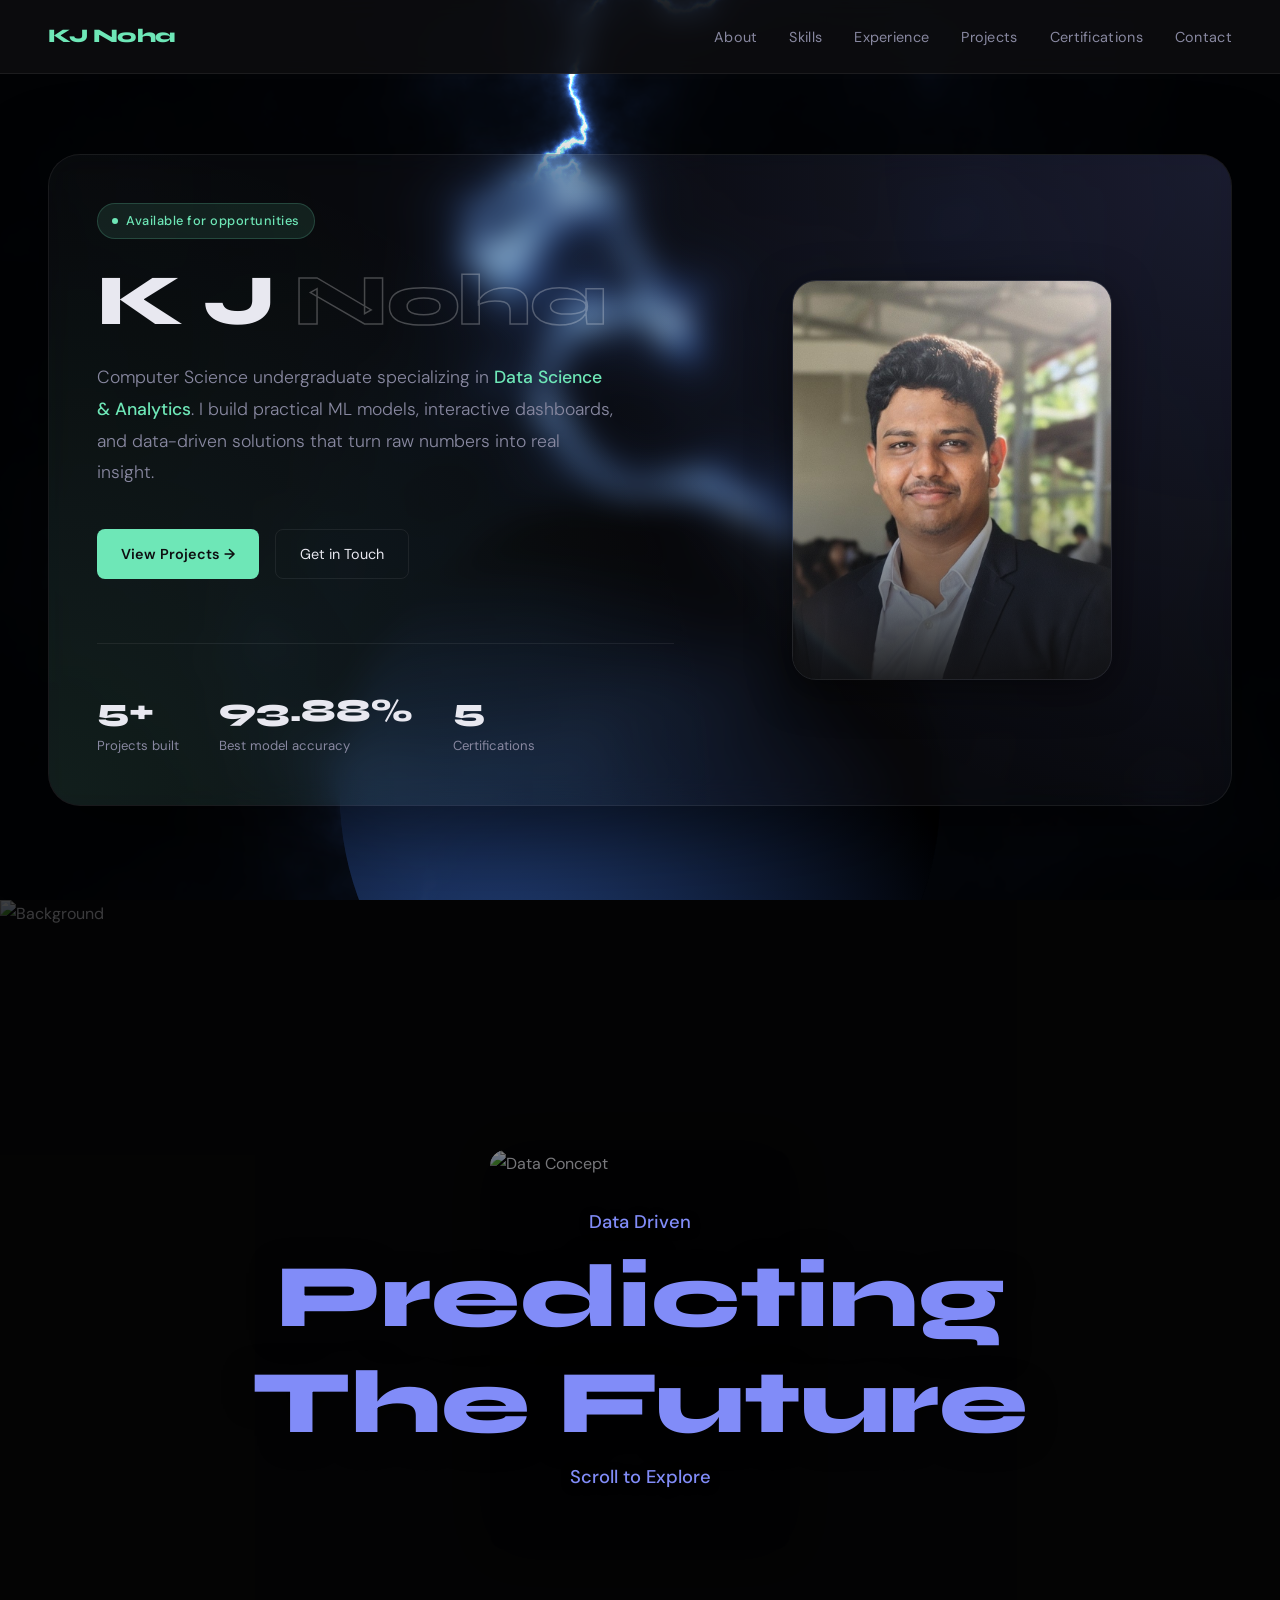
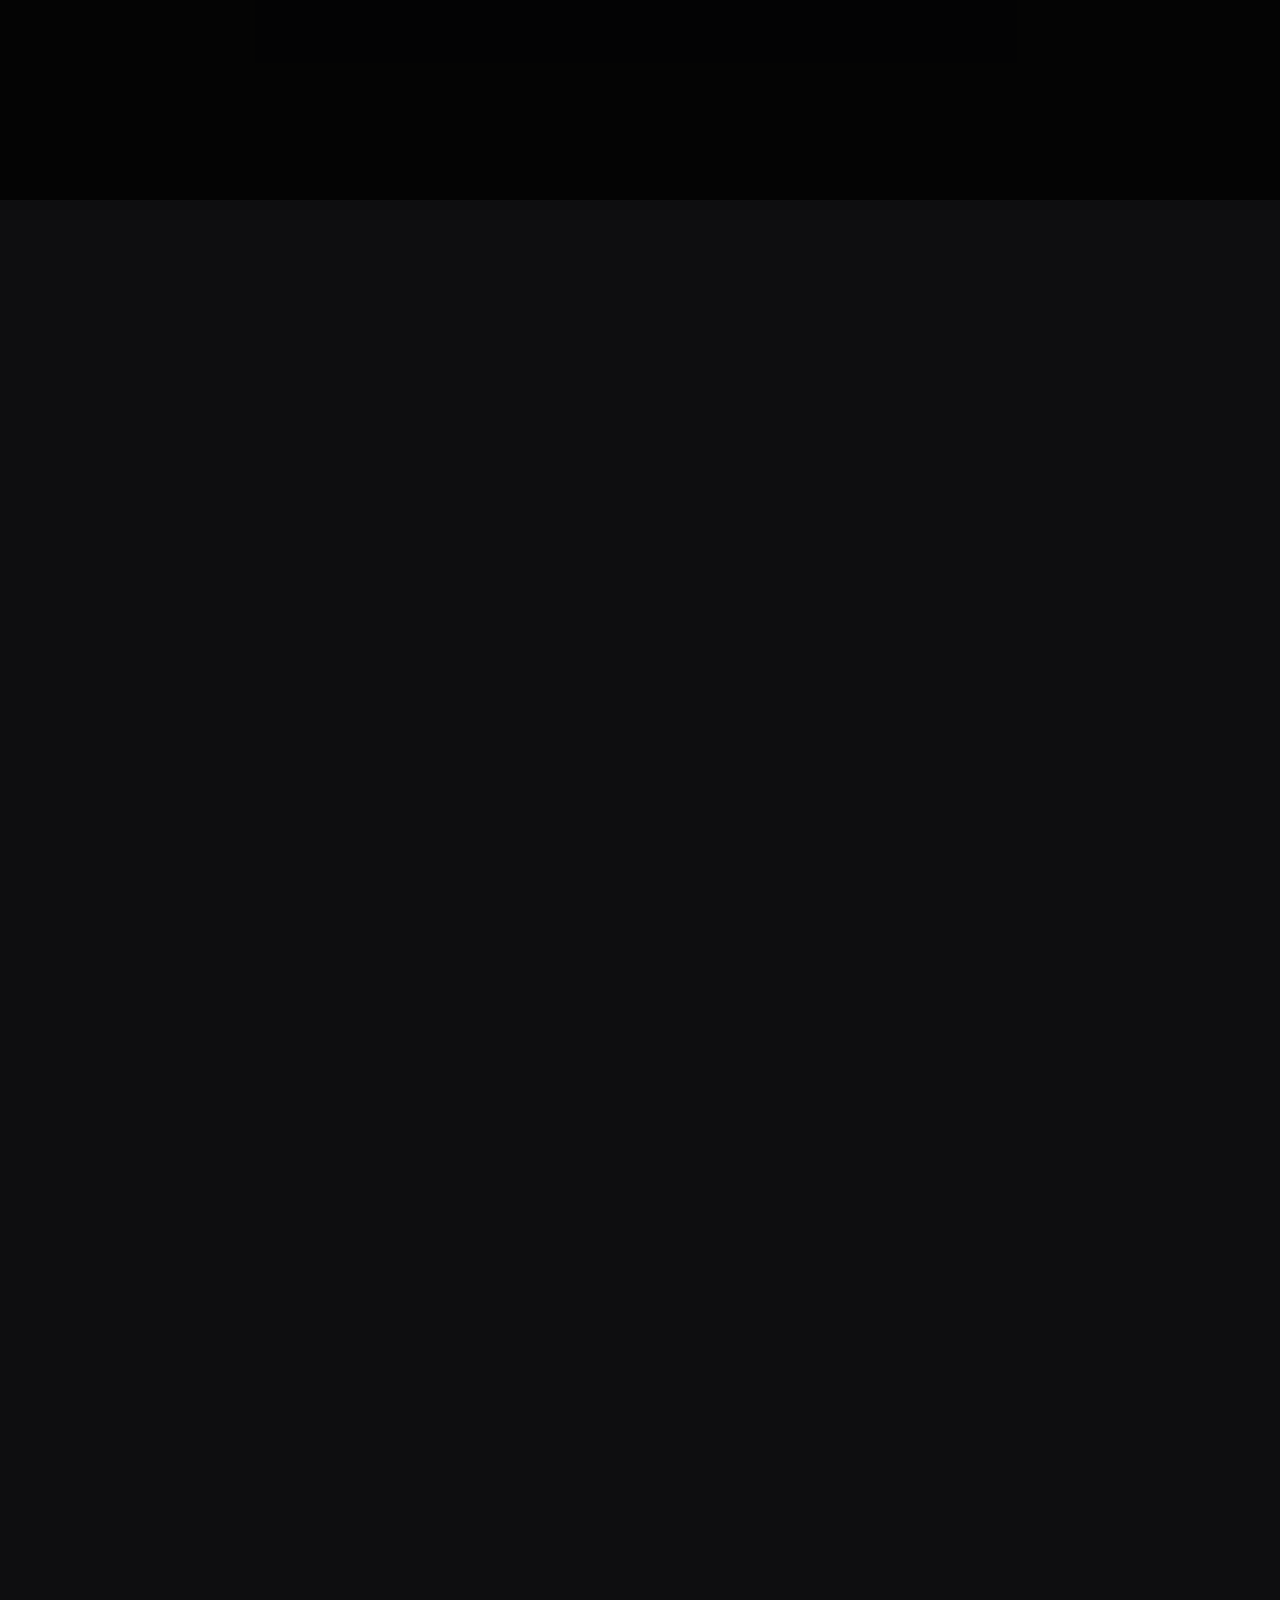
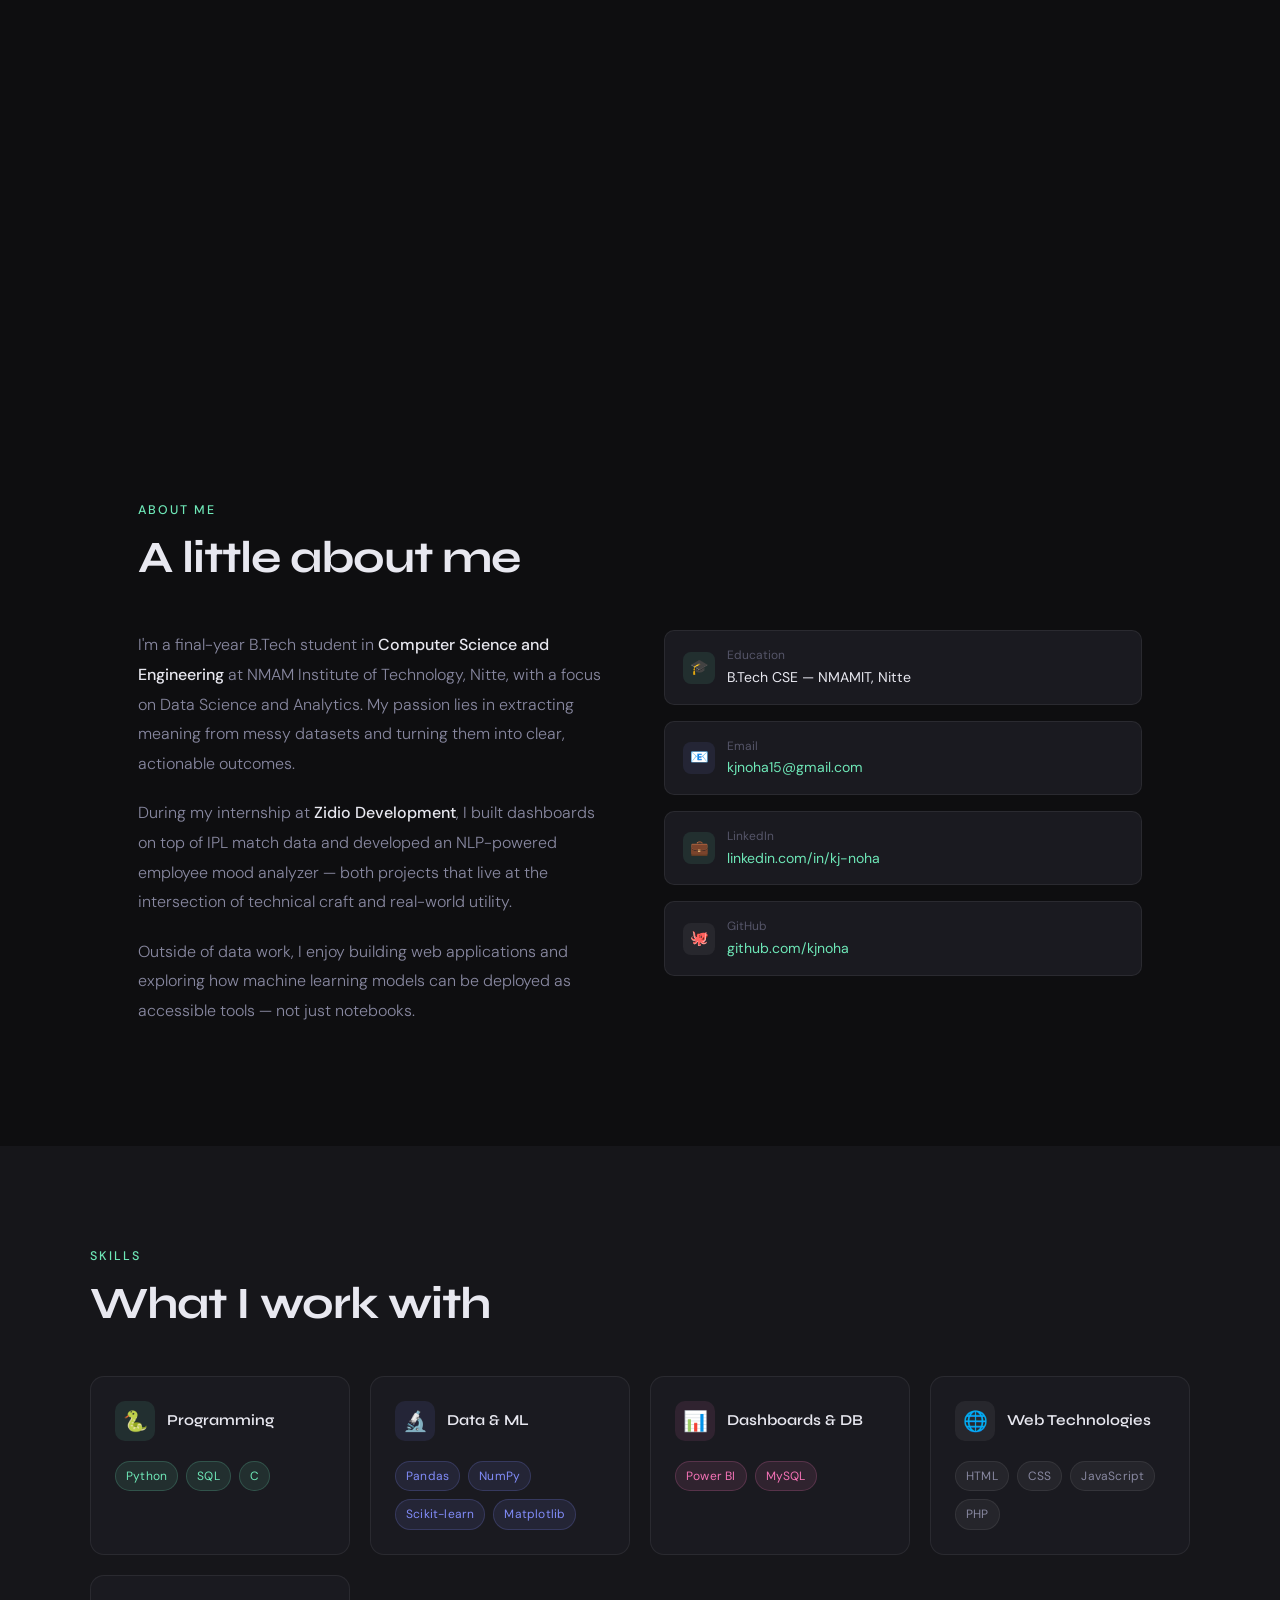
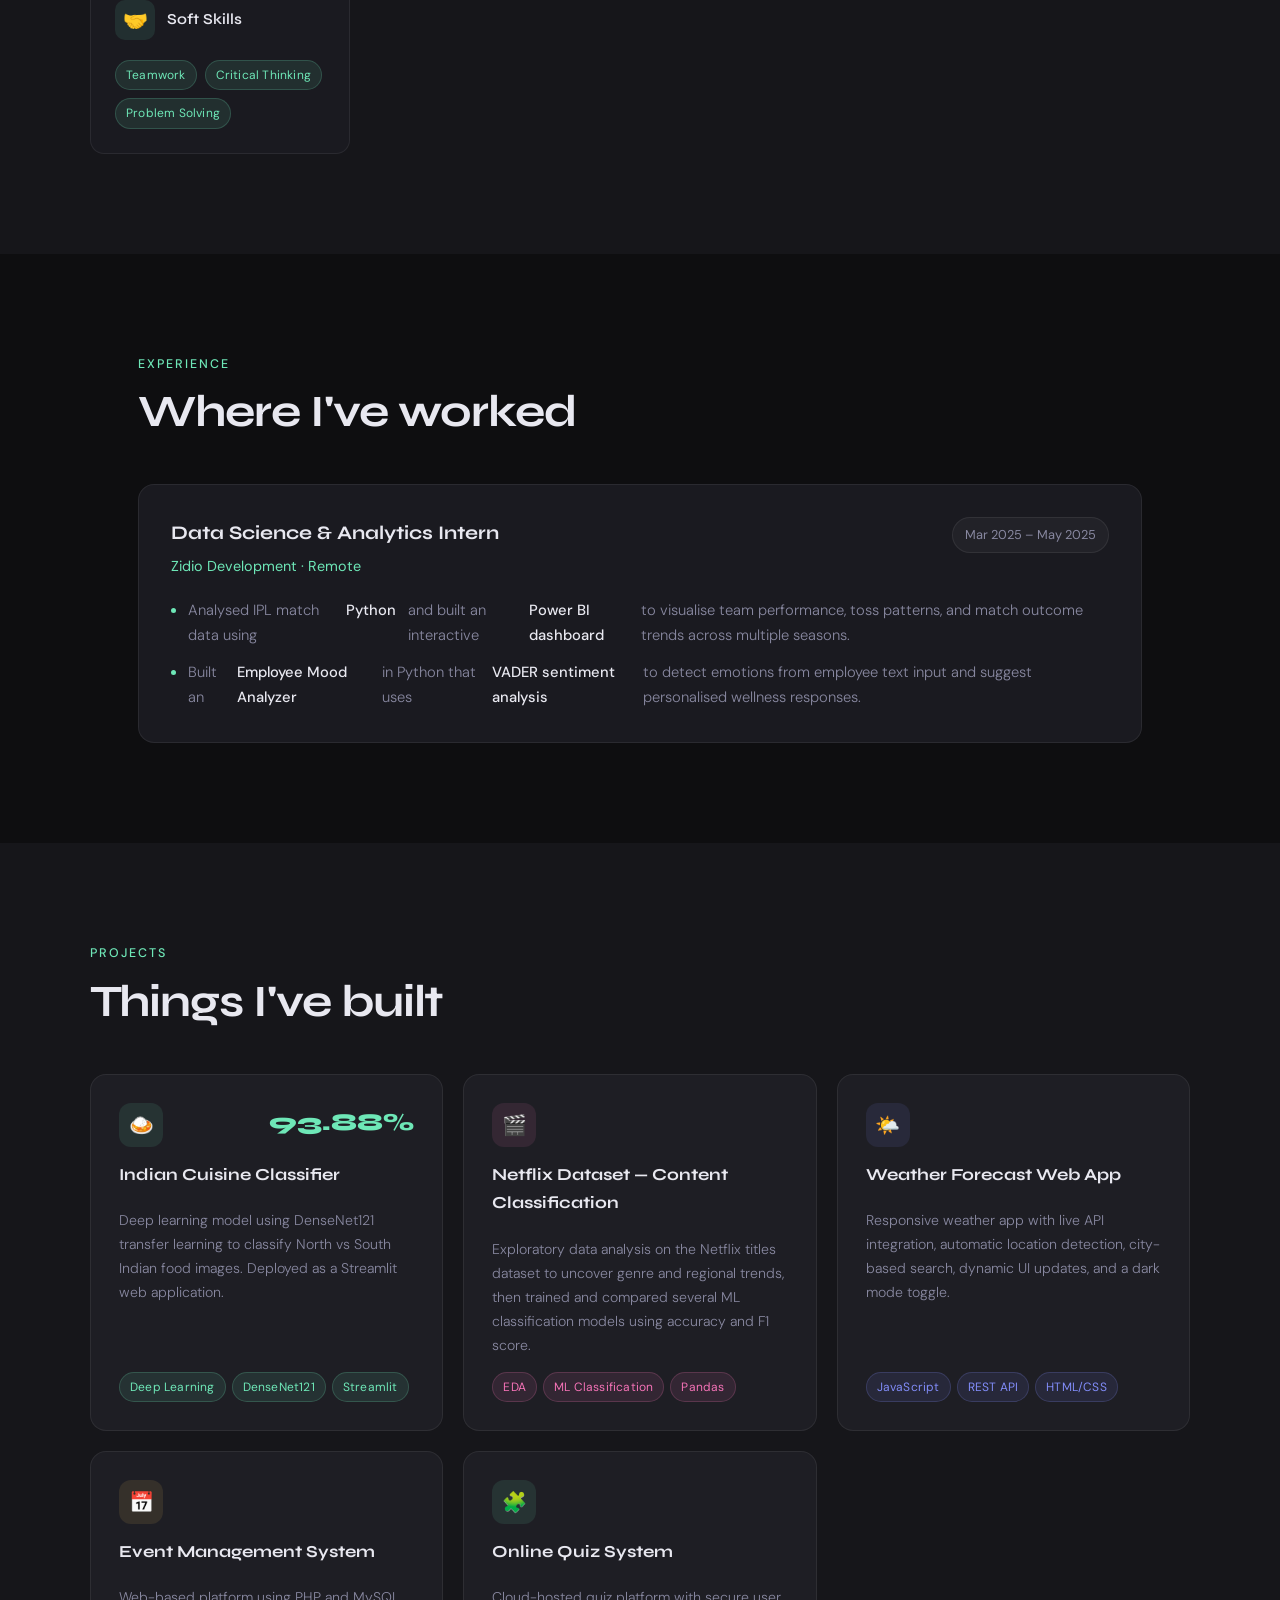
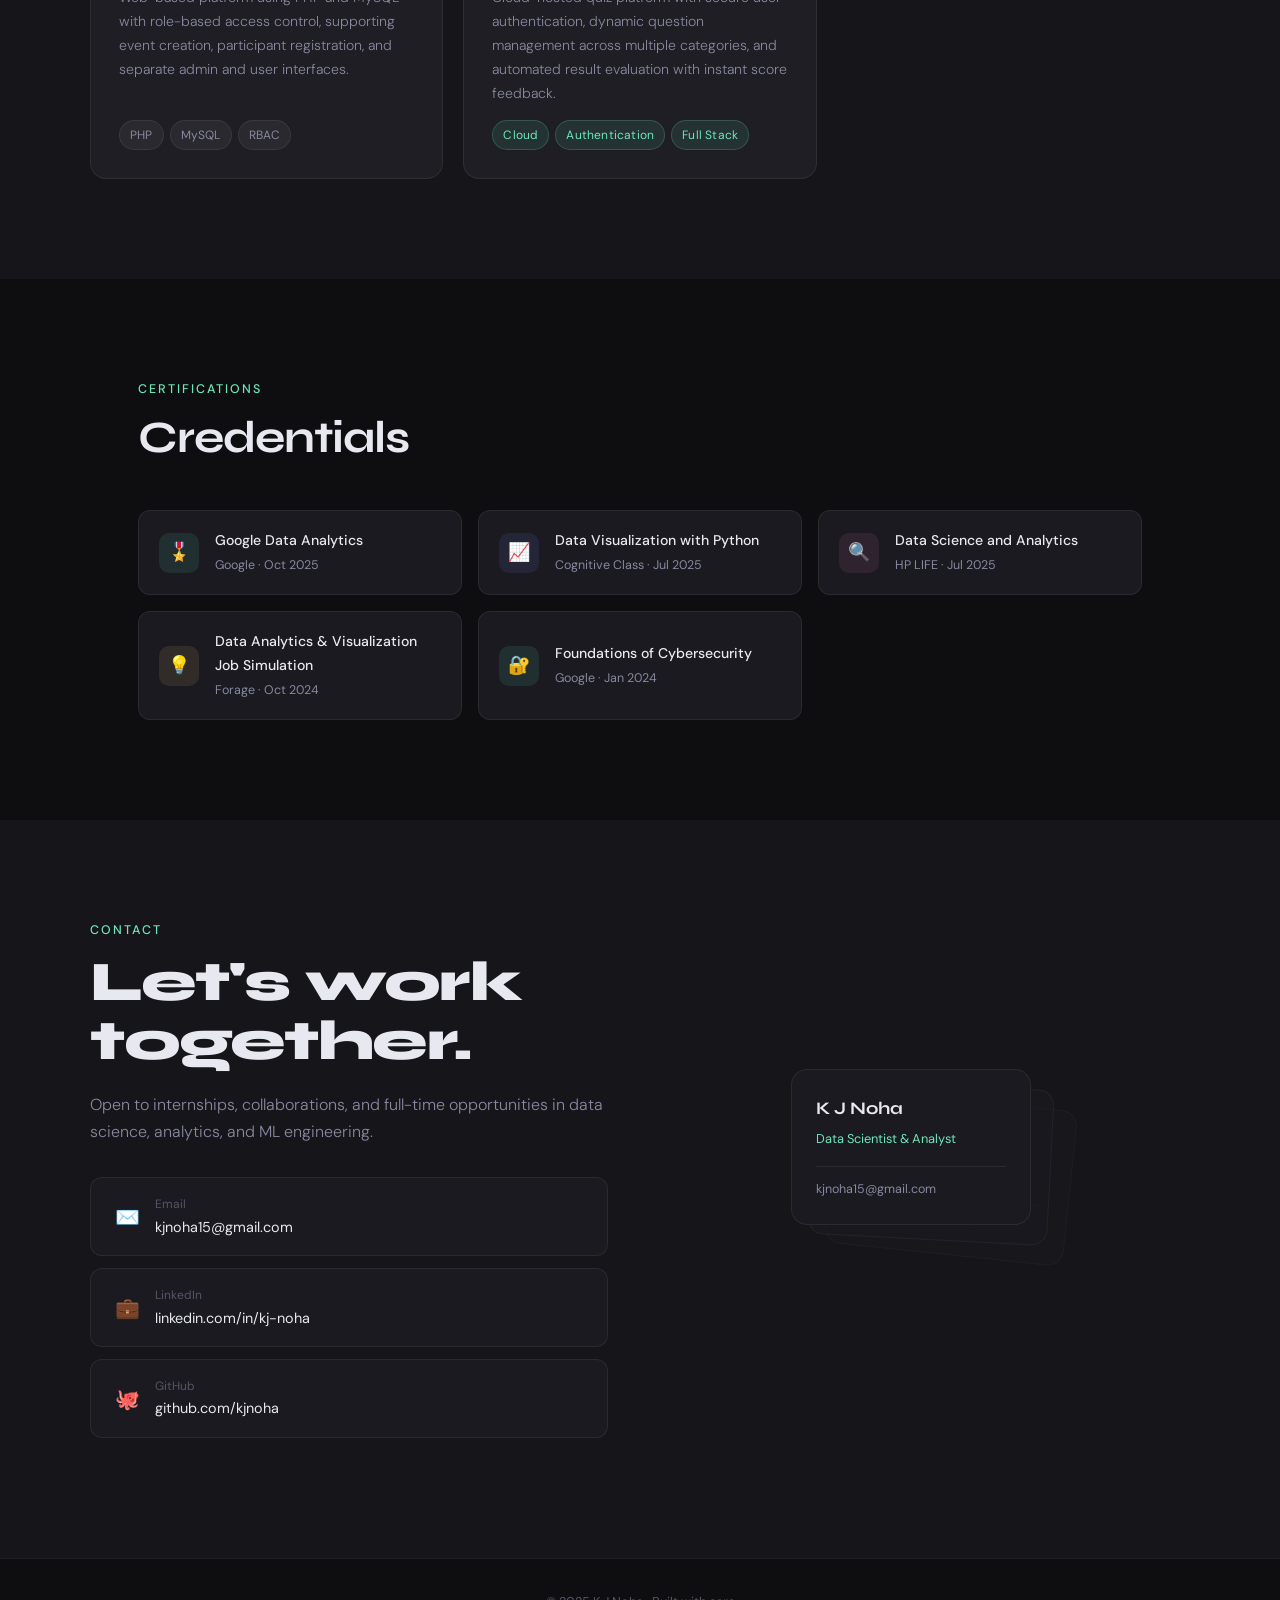
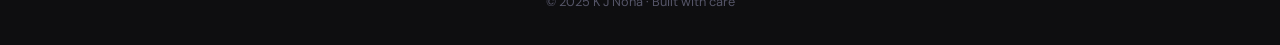
==== index.html @ 0e0bda1e "renamed:    portfolio.html -> index.html" ====
<!DOCTYPE html>
<html lang="en">

<head>
  <meta charset="UTF-8">
  <meta name="viewport" content="width=device-width, initial-scale=1.0">
  <title>K J Noha — Data Science Portfolio</title>
  <link rel="preconnect" href="https://fonts.googleapis.com">
  <link
    href="https://fonts.googleapis.com/css2?family=Syne:wght@400;600;700;800&family=DM+Sans:ital,wght@0,300;0,400;0,500;1,300&display=swap"
    rel="stylesheet">
  <script src="https://cdnjs.cloudflare.com/ajax/libs/three.js/r128/three.min.js"></script>
  <link rel="stylesheet" href="style.css">
</head>

<body>

  <div id="lightning-background"
    style="position: fixed; inset: 0; width: 100%; height: 100vh; pointer-events: none; z-index: 0; overflow: hidden; background: #000;">
    <!-- Glowing circle -->
    <div
      style="position: absolute; top: 55%; left: 50%; width: 800px; height: 800px; border-radius: 50%; transform: translate(-50%, -50%); background: linear-gradient(to bottom, rgba(59,130,246,0.2), rgba(147,51,234,0.1)); filter: blur(60px);">
    </div>

    <!-- Canvas for Lightning -->
    <canvas id="lightning-canvas" style="position: absolute; top: 0; left: 0; width: 100%; height: 100%;"></canvas>

    <!-- Planet/sphere -->
    <div
      style="position: absolute; top: 55%; left: 50%; transform: translate(-50%, 0); width: 600px; height: 600px; border-radius: 50%; background: radial-gradient(circle at 25% 90%, #1e386b 15%, #000000de 70%, #000000ed 100%); backdrop-filter: blur(24px); z-index: 10;">
    </div>
  </div>

  <!-- NAV -->
  <nav>
    <div class="nav-logo">KJ Noha</div>
    <div class="hamburger">
      <span></span>
      <span></span>
      <span></span>
    </div>
    <ul class="nav-links">
      <li><a href="#about">About</a></li>
      <li><a href="#skills">Skills</a></li>
      <li><a href="#experience">Experience</a></li>
      <li><a href="#projects">Projects</a></li>
      <li><a href="#certifications">Certifications</a></li>
      <li><a href="#contact">Contact</a></li>
    </ul>
  </nav>

  <!-- HERO -->
  <section id="hero">
    <div class="hero-card fade-in">
      <div class="hero-content">
        <div class="hero-badge">Available for opportunities</div>
        <h1 class="hero-name">
          K J <span class="line2">Noha</span>
        </h1>
        <p class="hero-desc">
          Computer Science undergraduate specializing in <em>Data Science & Analytics</em>.
          I build practical ML models, interactive dashboards, and data-driven solutions
          that turn raw numbers into real insight.
        </p>
        <div class="hero-ctas">
          <a href="#projects" class="btn-primary">View Projects →</a>
          <a href="#contact" class="btn-outline">Get in Touch</a>
        </div>
        <div class="hero-stats">
          <div>
            <div class="stat-num">5+</div>
            <div class="stat-label">Projects built</div>
          </div>
          <div>
            <div class="stat-num">93.88%</div>
            <div class="stat-label">Best model accuracy</div>
          </div>
          <div>
            <div class="stat-num">5</div>
            <div class="stat-label">Certifications</div>
          </div>
        </div>
      </div>
      <div class="hero-visual">
        <div class="hero-image-wrapper">
          <img src="profile photo.jpeg" alt="K J Noha">
          <div class="shading-overlay"></div>
        </div>
      </div>
    </div>
  </section>

  <!-- SCROLL EXPANSION -->
  <section id="scroll-expansion">
    <div class="expansion-sticky">
      <!-- Background that fades out -->
      <div class="expansion-bg">
        <img src="https://images.unsplash.com/photo-1550751827-4bd374c3f58b?w=1920&q=80&auto=format&fit=crop"
          alt="Background" class="bg-img" />
        <div class="bg-overlay"></div>
      </div>

      <div class="expansion-content-wrapper">
        <div class="media-box-container">
          <!-- The expanding media box -->
          <div class="expansion-media-box">
            <img src="https://images.unsplash.com/photo-1551288049-bebda4e38f71?w=1280&q=80&auto=format&fit=crop"
              alt="Data Concept" class="media-img" />
            <div class="media-overlay"></div>
          </div>

          <!-- The text that splits apart -->
          <div class="expansion-title-container">
            <p class="expansion-subtext p-split-left">Data Driven</p>
            <h2 class="expansion-title h2-split-left">Predicting</h2>
            <h2 class="expansion-title h2-split-right">The Future</h2>
            <p class="expansion-subtext p-split-right">Scroll to Explore</p>
          </div>
        </div>
      </div>
    </div>
  </section>

  <!-- ABOUT -->
  <section id="about">
    <div class="section-label slide-in-left">About Me</div>
    <h2 class="section-title slide-in-left">A little about me</h2>
    <div class="about-grid">
      <div class="about-text slide-in-left">
        <p>
          I'm a final-year B.Tech student in <strong>Computer Science and Engineering</strong> at NMAM Institute of
          Technology, Nitte, with a focus on Data Science and Analytics. My passion lies in extracting meaning from
          messy datasets and turning them into clear, actionable outcomes.
        </p>
        <p>
          During my internship at <strong>Zidio Development</strong>, I built dashboards on top of IPL match data and
          developed an NLP-powered employee mood analyzer — both projects that live at the intersection of technical
          craft and real-world utility.
        </p>
        <p>
          Outside of data work, I enjoy building web applications and exploring how machine learning models can be
          deployed as accessible tools — not just notebooks.
        </p>
      </div>
      <div class="about-info slide-in-right">
        <div class="info-row">
          <div class="info-icon" style="background:rgba(110,231,183,0.1);">🎓</div>
          <div>
            <div class="info-label">Education</div>
            <div class="info-value">B.Tech CSE — NMAMIT, Nitte</div>
          </div>
        </div>
        <div class="info-row">
          <div class="info-icon" style="background:rgba(129,140,248,0.1);">📧</div>
          <div>
            <div class="info-label">Email</div>
            <div class="info-value"><a href="mailto:kjnoha15@gmail.com">kjnoha15@gmail.com</a></div>
          </div>
        </div>
        <div class="info-row">
          <div class="info-icon" style="background:rgba(110,231,183,0.1);">💼</div>
          <div>
            <div class="info-label">LinkedIn</div>
            <div class="info-value"><a href="https://linkedin.com/in/kj-noha"
                target="_blank">linkedin.com/in/kj-noha</a></div>
          </div>
        </div>
        <div class="info-row">
          <div class="info-icon" style="background:rgba(255,255,255,0.06);">🐙</div>
          <div>
            <div class="info-label">GitHub</div>
            <div class="info-value"><a href="https://github.com/kjnoha" target="_blank">github.com/kjnoha</a></div>
          </div>
        </div>
      </div>
    </div>
  </section>

  <!-- SKILLS -->
  <section id="skills">
    <div class="inner">
      <div class="section-label flip-in">Skills</div>
      <h2 class="section-title flip-in">What I work with</h2>
      <div class="skills-grid">
        <div class="skill-card flip-in">
          <div class="skill-card-header">
            <div class="skill-icon" style="background:rgba(110,231,183,0.1);font-size:20px;">🐍</div>
            <div class="skill-card-title">Programming</div>
          </div>
          <div class="skill-tags">
            <span class="tag tag-green">Python</span>
            <span class="tag tag-green">SQL</span>
            <span class="tag tag-green">C</span>
          </div>
        </div>
        <div class="skill-card flip-in">
          <div class="skill-card-header">
            <div class="skill-icon" style="background:rgba(129,140,248,0.1);font-size:20px;">🔬</div>
            <div class="skill-card-title">Data & ML</div>
          </div>
          <div class="skill-tags">
            <span class="tag tag-purple">Pandas</span>
            <span class="tag tag-purple">NumPy</span>
            <span class="tag tag-purple">Scikit-learn</span>
            <span class="tag tag-purple">Matplotlib</span>
          </div>
        </div>
        <div class="skill-card flip-in">
          <div class="skill-card-header">
            <div class="skill-icon" style="background:rgba(244,114,182,0.1);font-size:20px;">📊</div>
            <div class="skill-card-title">Dashboards & DB</div>
          </div>
          <div class="skill-tags">
            <span class="tag tag-pink">Power BI</span>
            <span class="tag tag-pink">MySQL</span>
          </div>
        </div>
        <div class="skill-card flip-in">
          <div class="skill-card-header">
            <div class="skill-icon" style="background:rgba(255,255,255,0.06);font-size:20px;">🌐</div>
            <div class="skill-card-title">Web Technologies</div>
          </div>
          <div class="skill-tags">
            <span class="tag tag-gray">HTML</span>
            <span class="tag tag-gray">CSS</span>
            <span class="tag tag-gray">JavaScript</span>
            <span class="tag tag-gray">PHP</span>
          </div>
        </div>
        <div class="skill-card flip-in">
          <div class="skill-card-header">
            <div class="skill-icon" style="background:rgba(110,231,183,0.1);font-size:20px;">🤝</div>
            <div class="skill-card-title">Soft Skills</div>
          </div>
          <div class="skill-tags">
            <span class="tag tag-green">Teamwork</span>
            <span class="tag tag-green">Critical Thinking</span>
            <span class="tag tag-green">Problem Solving</span>
          </div>
        </div>
      </div>
    </div>
  </section>

  <!-- EXPERIENCE -->
  <section id="experience">
    <div class="section-label reveal-up">Experience</div>
    <h2 class="section-title reveal-up">Where I've worked</h2>
    <div class="exp-card reveal-up">
      <div class="exp-header">
        <div>
          <div class="exp-title">Data Science & Analytics Intern</div>
          <div class="exp-company">Zidio Development · Remote</div>
        </div>
        <div class="exp-date">Mar 2025 – May 2025</div>
      </div>
      <ul class="exp-list">
        <li>Analysed IPL match data using <strong>Python</strong> and built an interactive <strong>Power BI
            dashboard</strong> to visualise team performance, toss patterns, and match outcome trends across multiple
          seasons.</li>
        <li>Built an <strong>Employee Mood Analyzer</strong> in Python that uses <strong>VADER sentiment
            analysis</strong> to detect emotions from employee text input and suggest personalised wellness responses.
        </li>
      </ul>
    </div>
  </section>

  <!-- PROJECTS -->
  <section id="projects">
    <div class="inner">
      <div class="section-label zoom-blur-in">Projects</div>
      <h2 class="section-title zoom-blur-in">Things I've built</h2>
      <div class="projects-grid">

        <div class="project-card zoom-blur-in">
          <div class="project-top">
            <div class="project-icon" style="background:rgba(110,231,183,0.1);">🍛</div>
            <div class="project-accuracy">93.88%</div>
          </div>
          <div class="project-title">Indian Cuisine Classifier</div>
          <p class="project-desc">Deep learning model using DenseNet121 transfer learning to classify North vs South
            Indian food images. Deployed as a Streamlit web application.</p>
          <div class="project-tags">
            <span class="tag tag-green">Deep Learning</span>
            <span class="tag tag-green">DenseNet121</span>
            <span class="tag tag-green">Streamlit</span>
          </div>
        </div>

        <div class="project-card zoom-blur-in">
          <div class="project-top">
            <div class="project-icon" style="background:rgba(244,114,182,0.1);">🎬</div>
          </div>
          <div class="project-title">Netflix Dataset — Content Classification</div>
          <p class="project-desc">Exploratory data analysis on the Netflix titles dataset to uncover genre and regional
            trends, then trained and compared several ML classification models using accuracy and F1 score.</p>
          <div class="project-tags">
            <span class="tag tag-pink">EDA</span>
            <span class="tag tag-pink">ML Classification</span>
            <span class="tag tag-pink">Pandas</span>
          </div>
        </div>

        <div class="project-card zoom-blur-in">
          <div class="project-top">
            <div class="project-icon" style="background:rgba(129,140,248,0.1);">🌤️</div>
          </div>
          <div class="project-title">Weather Forecast Web App</div>
          <p class="project-desc">Responsive weather app with live API integration, automatic location detection,
            city-based search, dynamic UI updates, and a dark mode toggle.</p>
          <div class="project-tags">
            <span class="tag tag-purple">JavaScript</span>
            <span class="tag tag-purple">REST API</span>
            <span class="tag tag-purple">HTML/CSS</span>
          </div>
        </div>

        <div class="project-card zoom-blur-in">
          <div class="project-top">
            <div class="project-icon" style="background:rgba(255,200,100,0.1);">📅</div>
          </div>
          <div class="project-title">Event Management System</div>
          <p class="project-desc">Web-based platform using PHP and MySQL with role-based access control, supporting
            event creation, participant registration, and separate admin and user interfaces.</p>
          <div class="project-tags">
            <span class="tag tag-gray">PHP</span>
            <span class="tag tag-gray">MySQL</span>
            <span class="tag tag-gray">RBAC</span>
          </div>
        </div>

        <div class="project-card zoom-blur-in">
          <div class="project-top">
            <div class="project-icon" style="background:rgba(110,231,183,0.1);">🧩</div>
          </div>
          <div class="project-title">Online Quiz System</div>
          <p class="project-desc">Cloud-hosted quiz platform with secure user authentication, dynamic question
            management across multiple categories, and automated result evaluation with instant score feedback.</p>
          <div class="project-tags">
            <span class="tag tag-green">Cloud</span>
            <span class="tag tag-green">Authentication</span>
            <span class="tag tag-green">Full Stack</span>
          </div>
        </div>

      </div>
    </div>
  </section>

  <!-- CERTIFICATIONS -->
  <section id="certifications">
    <div class="section-label pop-in">Certifications</div>
    <h2 class="section-title pop-in">Credentials</h2>
    <div class="certs-grid">
      <div class="cert-card pop-in">
        <div class="cert-icon" style="background:rgba(110,231,183,0.1);">🎖️</div>
        <div>
          <div class="cert-name">Google Data Analytics</div>
          <div class="cert-issuer">Google · Oct 2025</div>
        </div>
      </div>
      <div class="cert-card pop-in">
        <div class="cert-icon" style="background:rgba(129,140,248,0.1);">📈</div>
        <div>
          <div class="cert-name">Data Visualization with Python</div>
          <div class="cert-issuer">Cognitive Class · Jul 2025</div>
        </div>
      </div>
      <div class="cert-card pop-in">
        <div class="cert-icon" style="background:rgba(244,114,182,0.1);">🔍</div>
        <div>
          <div class="cert-name">Data Science and Analytics</div>
          <div class="cert-issuer">HP LIFE · Jul 2025</div>
        </div>
      </div>
      <div class="cert-card pop-in">
        <div class="cert-icon" style="background:rgba(255,200,100,0.1);">💡</div>
        <div>
          <div class="cert-name">Data Analytics & Visualization Job Simulation</div>
          <div class="cert-issuer">Forage · Oct 2024</div>
        </div>
      </div>
      <div class="cert-card pop-in">
        <div class="cert-icon" style="background:rgba(110,231,183,0.1);">🔐</div>
        <div>
          <div class="cert-name">Foundations of Cybersecurity</div>
          <div class="cert-issuer">Google · Jan 2024</div>
        </div>
      </div>
    </div>
  </section>

  <!-- CONTACT -->
  <section id="contact">
    <div class="inner">
      <div class="contact-wrap">
        <div class="rotate-in">
          <div class="section-label">Contact</div>
          <h2 class="contact-headline">Let's work<br>together.</h2>
          <p class="contact-sub">Open to internships, collaborations, and full-time opportunities in data science,
            analytics, and ML engineering.</p>
          <div class="contact-links">
            <a href="mailto:kjnoha15@gmail.com" class="contact-link">
              <span class="cl-icon">✉️</span>
              <div>
                <span class="cl-label">Email</span>
                <span class="cl-val">kjnoha15@gmail.com</span>
              </div>
            </a>
            <a href="https://linkedin.com/in/kj-noha" target="_blank" class="contact-link">
              <span class="cl-icon">💼</span>
              <div>
                <span class="cl-label">LinkedIn</span>
                <span class="cl-val">linkedin.com/in/kj-noha</span>
              </div>
            </a>
            <a href="https://github.com/kjnoha" target="_blank" class="contact-link">
              <span class="cl-icon">🐙</span>
              <div>
                <span class="cl-label">GitHub</span>
                <span class="cl-val">github.com/kjnoha</span>
              </div>
            </a>
          </div>
        </div>
        <div class="contact-visual pop-in">
          <div class="contact-card-stack">
            <div class="cc">
              <div class="cc-name">K J Noha</div>
              <div class="cc-role">Data Scientist</div>
              <div class="cc-line"></div>
              <div class="cc-email">kjnoha15@gmail.com</div>
            </div>
            <div class="cc">
              <div class="cc-name">K J Noha</div>
              <div class="cc-role">ML Engineer</div>
              <div class="cc-line"></div>
              <div class="cc-email">kjnoha15@gmail.com</div>
            </div>
            <div class="cc">
              <div class="cc-name">K J Noha</div>
              <div class="cc-role">Data Scientist &amp; Analyst</div>
              <div class="cc-line"></div>
              <div class="cc-email">kjnoha15@gmail.com</div>
            </div>
          </div>
        </div>
      </div>
    </div>
  </section>

  <footer>
    <p>© 2025 K J Noha · Built with care</p>
  </footer>

  <script src="script.js"></script>

</body>

</html>
---- style.css ----
:root {
      --bg: #0e0e10;
      --bg2: #16161a;
      --bg3: #1e1e24;
      --card: #1a1a20;
      --border: rgba(255, 255, 255, 0.07);
      --accent: #6ee7b7;
      --accent2: #818cf8;
      --accent3: #f472b6;
      --text: #e8e8f0;
      --muted: #8888a0;
      --dim: #555568;
    }

    *,
    *::before,
    *::after {
      box-sizing: border-box;
      margin: 0;
      padding: 0;
    }

    html {
      scroll-behavior: smooth;
    }

    body {
      font-family: 'DM Sans', sans-serif;
      background: var(--bg);
      color: var(--text);
      font-size: 16px;
      line-height: 1.7;
      overflow-x: hidden;
    }

    /* ── NOISE TEXTURE OVERLAY ── */
    body::before {
      content: '';
      position: fixed;
      inset: 0;
      background-image: url("data:image/svg+xml,%3Csvg viewBox='0 0 200 200' xmlns='http://www.w3.org/2000/svg'%3E%3Cfilter id='n'%3E%3CfeTurbulence type='fractalNoise' baseFrequency='0.9' numOctaves='4' stitchTiles='stitch'/%3E%3C/filter%3E%3Crect width='100%25' height='100%25' filter='url(%23n)' opacity='0.03'/%3E%3C/svg%3E");
      pointer-events: none;
      z-index: 0;
    }

    /* ── NAV ── */
    nav {
      position: fixed;
      top: 0;
      left: 0;
      right: 0;
      z-index: 100;
      display: flex;
      align-items: center;
      justify-content: space-between;
      padding: 20px 48px;
      background: rgba(14, 14, 16, 0.85);
      backdrop-filter: blur(12px);
      border-bottom: 1px solid var(--border);
    }

    .nav-logo {
      font-family: 'Syne', sans-serif;
      font-weight: 800;
      font-size: 1.2rem;
      color: var(--accent);
      letter-spacing: -0.5px;
    }

    .nav-links {
      display: flex;
      gap: 32px;
      list-style: none;
    }

    .nav-links a {
      text-decoration: none;
      color: var(--muted);
      font-size: 0.9rem;
      font-weight: 400;
      transition: color 0.2s;
      letter-spacing: 0.3px;
    }

    .nav-links a:hover {
      color: var(--text);
    }

    .hamburger {
      display: none;
      flex-direction: column;
      gap: 6px;
      cursor: pointer;
      z-index: 200;
    }

    .hamburger span {
      width: 28px;
      height: 2px;
      background: var(--text);
      transition: all 0.3s ease-in-out;
    }

    /* ── SECTIONS ── */
    section {
      position: relative;
    }
        /* ── HERO ── */
    #hero {
      min-height: 100vh;
      display: flex;
      align-items: center;
      justify-content: center;
      padding: 140px 48px 80px;
      max-width: 1300px;
      margin: 0 auto;
    }

    .hero-card {
      display: flex;
      align-items: center;
      justify-content: space-between;
      background: rgba(30, 30, 36, 0.25);
      border: 1px solid var(--border);
      border-radius: 32px;
      padding: 48px;
      gap: 48px;
      position: relative;
      overflow: hidden;
      box-shadow: 0 20px 80px rgba(0, 0, 0, 0.5);
      backdrop-filter: blur(16px);
      width: 100%;
    }

    .hero-card::before {
      content: '';
      position: absolute;
      top: 0; left: 0; right: 0; bottom: 0;
      background: radial-gradient(circle at top right, rgba(129, 140, 248, 0.15), transparent 50%),
                  radial-gradient(circle at bottom left, rgba(110, 231, 183, 0.1), transparent 50%);
      z-index: 0;
      pointer-events: none;
    }

    .hero-content {
      position: relative;
      z-index: 10;
      flex: 1;
      max-width: 580px;
    }

    .hero-visual {
      position: relative;
      z-index: 10;
      flex: 0.8;
      display: flex;
      justify-content: center;
    }

    .hero-image-wrapper {
      position: relative;
      width: 100%;
      max-width: 320px;
      aspect-ratio: 4/5;
      border-radius: 24px;
      overflow: hidden;
      box-shadow: 0 10px 40px rgba(0,0,0,0.5);
      border: 1px solid rgba(255,255,255,0.1);
    }

    .hero-image-wrapper img {
      width: 100%;
      height: 100%;
      object-fit: cover;
    }

    .shading-overlay {
      position: absolute;
      inset: 0;
      background: linear-gradient(to top, rgba(14, 14, 16, 0.9) 0%, transparent 50%);
      pointer-events: none;
    }

    .hero-badge {
      display: inline-flex;
      align-items: center;
      gap: 8px;
      background: rgba(110, 231, 183, 0.1);
      border: 1px solid rgba(110, 231, 183, 0.2);
      color: var(--accent);
      font-size: 0.8rem;
      font-weight: 500;
      padding: 6px 14px;
      border-radius: 100px;
      margin-bottom: 24px;
      letter-spacing: 0.5px;
    }

    .hero-badge::before {
      content: '';
      width: 6px;
      height: 6px;
      border-radius: 50%;
      background: var(--accent);
      animation: pulse 2s ease-in-out infinite;
    }

    @keyframes pulse {
      0%, 100% { opacity: 1; transform: scale(1); }
      50% { opacity: 0.5; transform: scale(0.8); }
    }

    .hero-name {
      font-family: 'Syne', sans-serif;
      font-size: clamp(3rem, 6vw, 4.5rem);
      font-weight: 800;
      line-height: 1.05;
      letter-spacing: -1.5px;
      margin-bottom: 24px;
      margin-top: 0;
    }
    .hero-name .line2 {
      color: transparent;
      -webkit-text-stroke: 1.5px rgba(255, 255, 255, 0.25);
    }

    .hero-desc {
      font-size: 1.1rem;
      color: var(--muted);
      font-weight: 300;
      max-width: 520px;
      margin-bottom: 40px;
      line-height: 1.8;
    }

    .hero-desc em {
      color: var(--accent);
      font-style: normal;
      font-weight: 500;
    }

    .hero-ctas {
      display: flex;
      gap: 16px;
      flex-wrap: wrap;
      margin-bottom: 64px;
    }

    .btn-primary {
      display: inline-flex;
      align-items: center;
      gap: 8px;
      background: var(--accent);
      color: #0e0e10;
      font-weight: 600;
      font-size: 0.9rem;
      padding: 12px 24px;
      border-radius: 8px;
      text-decoration: none;
      transition: opacity 0.2s, transform 0.2s;
    }

    .btn-primary:hover {
      opacity: 0.85;
      transform: translateY(-1px);
    }

    .btn-outline {
      display: inline-flex;
      align-items: center;
      gap: 8px;
      border: 1px solid var(--border);
      color: var(--text);
      font-size: 0.9rem;
      padding: 12px 24px;
      border-radius: 8px;
      text-decoration: none;
      transition: border-color 0.2s, background 0.2s;
    }

    .btn-outline:hover {
      border-color: rgba(255, 255, 255, 0.2);
      background: rgba(255, 255, 255, 0.04);
    }

    .hero-stats {
      display: flex;
      gap: 40px;
      flex-wrap: wrap;
      padding-top: 40px;
      border-top: 1px solid var(--border);
    }

    .stat-num {
      font-family: 'Syne', sans-serif;
      font-size: 2rem;
      font-weight: 800;
      color: var(--text);
    }

    .stat-label {
      font-size: 0.82rem;
      color: var(--muted);
      margin-top: -4px;
    }

    /* HERO right blob */
    .hero-glow {
      position: fixed;
      top: -200px;
      right: -200px;
      width: 700px;
      height: 700px;
      background: radial-gradient(circle, rgba(110, 231, 183, 0.06) 0%, transparent 65%);
      pointer-events: none;
      z-index: 0;
    }

    /* ── SCROLL EXPANSION ── */
    #scroll-expansion {
      position: relative;
      height: 300vh;
      background: var(--bg);
      z-index: 2;
    }

    .expansion-sticky {
      position: sticky;
      top: 0;
      height: 100vh;
      overflow: hidden;
      display: flex;
      flex-direction: column;
      align-items: center;
      justify-content: center;
    }

    .expansion-bg {
      position: absolute;
      inset: 0;
      z-index: 0;
    }

    .expansion-bg .bg-img {
      width: 100vw;
      height: 100vh;
      object-fit: cover;
      object-position: center;
    }

    .expansion-bg .bg-overlay {
      position: absolute;
      inset: 0;
      background: rgba(0, 0, 0, 0.75);
    }

    .expansion-content-wrapper {
      position: relative;
      z-index: 10;
      width: 100%;
      height: 100vh;
      display: flex;
      flex-direction: column;
      align-items: center;
      justify-content: center;
    }

    .media-box-container {
      display: flex;
      flex-direction: column;
      align-items: center;
      justify-content: center;
      width: 100%;
      height: 100vh;
      position: relative;
    }

    .expansion-media-box {
      position: absolute;
      z-index: 0;
      top: 50%;
      left: 50%;
      transform: translate(-50%, -50%);
      width: 300px;
      height: 400px;
      max-width: 95vw;
      max-height: 85vh;
      border-radius: 16px;
      box-shadow: 0px 0px 50px rgba(0, 0, 0, 0.5);
      will-change: width, height;
      overflow: hidden;
    }

    .expansion-media-box .media-img {
      width: 100%;
      height: 100%;
      object-fit: cover;
    }

    .expansion-media-box .media-overlay {
      position: absolute;
      inset: 0;
      background: rgba(0, 0, 0, 0.7);
    }

    .expansion-title-container {
      display: flex;
      flex-direction: column;
      align-items: center;
      justify-content: center;
      text-align: center;
      width: 100%;
      position: absolute;
      top: 50%;
      left: 50%;
      transform: translate(-50%, -50%);
      z-index: 10;
      pointer-events: none;
      gap: 12px;
    }

    .expansion-title {
      font-family: 'Syne', sans-serif;
      font-size: clamp(3.2rem, 7vw, 6.5rem);
      font-weight: 800;
      color: var(--accent2);
      will-change: transform;
      text-shadow: 0 4px 30px rgba(0, 0, 0, 0.6);
      margin: 0;
      line-height: 1.05;
    }

    .expansion-subtext {
      color: var(--accent2);
      font-size: 1.15rem;
      font-weight: 500;
      margin: 0;
      will-change: transform;
      text-shadow: 0 2px 10px rgba(0, 0, 0, 0.6);
    }

    /* ── ABOUT ── */
    #about {
      padding: 100px 48px;
      max-width: 1100px;
      margin: 0 auto;
    }

    .section-label {
      font-size: 0.78rem;
      font-weight: 500;
      letter-spacing: 2px;
      text-transform: uppercase;
      color: var(--accent);
      margin-bottom: 12px;
    }

    .section-title {
      font-family: 'Syne', sans-serif;
      font-size: clamp(1.8rem, 4vw, 2.8rem);
      font-weight: 700;
      letter-spacing: -1px;
      margin-bottom: 48px;
      line-height: 1.1;
    }

    .about-grid {
      display: grid;
      grid-template-columns: 1fr 1fr;
      gap: 48px;
      align-items: start;
    }

    .about-text p {
      color: var(--muted);
      margin-bottom: 20px;
      font-weight: 300;
      line-height: 1.85;
    }

    .about-text p strong {
      color: var(--text);
      font-weight: 500;
    }

    .about-info {
      display: flex;
      flex-direction: column;
      gap: 16px;
    }

    .info-row {
      display: flex;
      align-items: center;
      gap: 12px;
      padding: 14px 18px;
      background: var(--card);
      border: 1px solid var(--border);
      border-radius: 10px;
      font-size: 0.88rem;
      transition: border-color 0.2s;
    }

    .info-row:hover {
      border-color: rgba(255, 255, 255, 0.15);
    }

    .info-row .info-icon {
      width: 32px;
      height: 32px;
      border-radius: 8px;
      display: flex;
      align-items: center;
      justify-content: center;
      font-size: 15px;
      flex-shrink: 0;
    }

    .info-row .info-label {
      color: var(--dim);
      font-size: 0.75rem;
    }

    .info-row .info-value {
      color: var(--text);
    }

    .info-row a {
      color: var(--accent);
      text-decoration: none;
    }

    .info-row a:hover {
      text-decoration: underline;
    }

    /* ── SKILLS ── */
    #skills {
      padding: 100px 48px;
      background: var(--bg2);
      max-width: 100%;
    }

    #skills .inner {
      max-width: 1100px;
      margin: 0 auto;
    }

    .skills-grid {
      display: grid;
      grid-template-columns: repeat(auto-fit, minmax(240px, 1fr));
      gap: 20px;
    }

    .skill-card {
      background: var(--card);
      border: 1px solid var(--border);
      border-radius: 14px;
      padding: 24px;
      transition: border-color 0.2s, transform 0.2s;
    }

    .skill-card:hover {
      border-color: rgba(255, 255, 255, 0.15);
      transform: translateY(-2px);
    }

    .skill-card-header {
      display: flex;
      align-items: center;
      gap: 12px;
      margin-bottom: 20px;
    }

    .skill-icon {
      width: 40px;
      height: 40px;
      border-radius: 10px;
      display: flex;
      align-items: center;
      justify-content: center;
      font-size: 18px;
    }

    .skill-card-title {
      font-family: 'Syne', sans-serif;
      font-weight: 600;
      font-size: 0.95rem;
    }

    .skill-tags {
      display: flex;
      flex-wrap: wrap;
      gap: 8px;
    }

    .tag {
      font-size: 0.75rem;
      padding: 4px 10px;
      border-radius: 100px;
      font-weight: 400;
      letter-spacing: 0.2px;
    }

    .tag-green {
      background: rgba(110, 231, 183, 0.1);
      color: var(--accent);
      border: 1px solid rgba(110, 231, 183, 0.2);
    }

    .tag-purple {
      background: rgba(129, 140, 248, 0.1);
      color: var(--accent2);
      border: 1px solid rgba(129, 140, 248, 0.2);
    }

    .tag-pink {
      background: rgba(244, 114, 182, 0.1);
      color: var(--accent3);
      border: 1px solid rgba(244, 114, 182, 0.2);
    }

    .tag-gray {
      background: rgba(255, 255, 255, 0.05);
      color: var(--muted);
      border: 1px solid var(--border);
    }

    /* ── EXPERIENCE ── */
    #experience {
      padding: 100px 48px;
      max-width: 1100px;
      margin: 0 auto;
    }

    .exp-card {
      background: var(--card);
      border: 1px solid var(--border);
      border-radius: 16px;
      padding: 32px;
      transition: border-color 0.2s;
    }

    .exp-card:hover {
      border-color: rgba(255, 255, 255, 0.15);
    }

    .exp-header {
      display: flex;
      justify-content: space-between;
      align-items: flex-start;
      flex-wrap: wrap;
      gap: 12px;
      margin-bottom: 20px;
    }

    .exp-title {
      font-family: 'Syne', sans-serif;
      font-size: 1.2rem;
      font-weight: 700;
    }

    .exp-company {
      color: var(--accent);
      font-size: 0.9rem;
      margin-top: 4px;
    }

    .exp-date {
      font-size: 0.8rem;
      color: var(--muted);
      background: rgba(255, 255, 255, 0.04);
      border: 1px solid var(--border);
      padding: 6px 12px;
      border-radius: 100px;
      white-space: nowrap;
    }

    .exp-list {
      list-style: none;
      display: flex;
      flex-direction: column;
      gap: 12px;
    }

    .exp-list li {
      display: flex;
      gap: 12px;
      color: var(--muted);
      font-size: 0.92rem;
      font-weight: 300;
      line-height: 1.7;
    }

    .exp-list li::before {
      content: '';
      width: 5px;
      height: 5px;
      border-radius: 50%;
      background: var(--accent);
      margin-top: 10px;
      flex-shrink: 0;
    }

    .exp-list li strong {
      color: var(--text);
      font-weight: 500;
    }

    /* ── PROJECTS ── */
    #projects {
      padding: 100px 48px;
      background: var(--bg2);
    }

    #projects .inner {
      max-width: 1100px;
      margin: 0 auto;
    }

    .projects-grid {
      display: grid;
      grid-template-columns: repeat(auto-fit, minmax(320px, 1fr));
      gap: 20px;
    }

    .project-card {
      background: var(--bg3);
      border: 1px solid var(--border);
      border-radius: 16px;
      padding: 28px;
      display: flex;
      flex-direction: column;
      gap: 14px;
      transition: border-color 0.2s, transform 0.2s;
      position: relative;
      overflow: hidden;
    }

    .project-card::before {
      content: '';
      position: absolute;
      top: 0;
      left: 0;
      right: 0;
      height: 2px;
      background: linear-gradient(90deg, var(--accent), var(--accent2));
      opacity: 0;
      transition: opacity 0.3s;
    }

    .project-card:hover {
      border-color: rgba(255, 255, 255, 0.15);
      transform: translateY(-3px);
    }

    .project-card:hover::before {
      opacity: 1;
    }

    .project-top {
      display: flex;
      justify-content: space-between;
      align-items: flex-start;
    }

    .project-icon {
      width: 44px;
      height: 44px;
      border-radius: 12px;
      display: flex;
      align-items: center;
      justify-content: center;
      font-size: 20px;
    }

    .project-title {
      font-family: 'Syne', sans-serif;
      font-weight: 700;
      font-size: 1.05rem;
      margin-bottom: 6px;
    }

    .project-desc {
      color: var(--muted);
      font-size: 0.88rem;
      font-weight: 300;
      line-height: 1.7;
      flex: 1;
    }

    .project-tags {
      display: flex;
      flex-wrap: wrap;
      gap: 6px;
    }

    .project-accuracy {
      font-family: 'Syne', sans-serif;
      font-size: 1.5rem;
      font-weight: 800;
      color: var(--accent);
    }

    /* ── CERTIFICATIONS ── */
    #certifications {
      padding: 100px 48px;
      max-width: 1100px;
      margin: 0 auto;
    }

    .certs-grid {
      display: grid;
      grid-template-columns: repeat(auto-fit, minmax(280px, 1fr));
      gap: 16px;
    }

    .cert-card {
      display: flex;
      align-items: center;
      gap: 16px;
      background: var(--card);
      border: 1px solid var(--border);
      border-radius: 12px;
      padding: 18px 20px;
      transition: border-color 0.2s;
    }

    .cert-card:hover {
      border-color: rgba(255, 255, 255, 0.15);
    }

    .cert-icon {
      width: 40px;
      height: 40px;
      border-radius: 10px;
      display: flex;
      align-items: center;
      justify-content: center;
      font-size: 18px;
      flex-shrink: 0;
    }

    .cert-name {
      font-weight: 500;
      font-size: 0.88rem;
      margin-bottom: 2px;
    }

    .cert-issuer {
      font-size: 0.78rem;
      color: var(--muted);
    }

    /* ── CONTACT ── */
    #contact {
      padding: 100px 48px 120px;
      background: var(--bg2);
    }

    #contact .inner {
      max-width: 1100px;
      margin: 0 auto;
    }

    .contact-wrap {
      display: grid;
      grid-template-columns: 1fr 1fr;
      gap: 64px;
      align-items: center;
    }

    .contact-headline {
      font-family: 'Syne', sans-serif;
      font-size: clamp(2rem, 5vw, 3.5rem);
      font-weight: 800;
      letter-spacing: -1.5px;
      line-height: 1.05;
      margin-bottom: 20px;
    }

    .contact-sub {
      color: var(--muted);
      font-weight: 300;
      margin-bottom: 32px;
    }

    .contact-links {
      display: flex;
      flex-direction: column;
      gap: 12px;
    }

    .contact-link {
      display: flex;
      align-items: center;
      gap: 12px;
      padding: 16px 20px;
      background: var(--card);
      border: 1px solid var(--border);
      border-radius: 12px;
      text-decoration: none;
      color: var(--text);
      font-size: 0.9rem;
      transition: border-color 0.2s, background 0.2s;
    }

    .contact-link:hover {
      border-color: rgba(255, 255, 255, 0.2);
      background: rgba(255, 255, 255, 0.04);
    }

    .contact-link .cl-icon {
      font-size: 20px;
      width: 32px;
      text-align: center;
    }

    .contact-link .cl-label {
      color: var(--dim);
      font-size: 0.75rem;
      display: block;
    }

    .contact-link .cl-val {
      color: var(--text);
    }

    .contact-visual {
      display: flex;
      align-items: center;
      justify-content: center;
    }

    .contact-card-stack {
      position: relative;
      width: 280px;
      height: 220px;
    }

    .contact-card-stack .cc {
      position: absolute;
      width: 240px;
      background: var(--card);
      border: 1px solid var(--border);
      border-radius: 16px;
      padding: 24px;
    }

    .cc:nth-child(1) {
      top: 30px;
      left: 40px;
      transform: rotate(6deg);
      opacity: 0.4;
    }

    .cc:nth-child(2) {
      top: 15px;
      left: 20px;
      transform: rotate(3deg);
      opacity: 0.65;
    }

    .cc:nth-child(3) {
      top: 0;
      left: 0;
      transform: rotate(0);
      opacity: 1;
      z-index: 3;
    }

    .cc-name {
      font-family: 'Syne', sans-serif;
      font-size: 1.1rem;
      font-weight: 700;
      margin-bottom: 4px;
    }

    .cc-role {
      font-size: 0.8rem;
      color: var(--accent);
      margin-bottom: 16px;
    }

    .cc-line {
      height: 1px;
      background: var(--border);
      margin-bottom: 12px;
    }

    .cc-email {
      font-size: 0.78rem;
      color: var(--muted);
    }

    /* ── FOOTER ── */
    footer {
      text-align: center;
      padding: 32px;
      font-size: 0.8rem;
      color: var(--dim);
      border-top: 1px solid var(--border);
      position: relative;
      z-index: 1;
    }

    /* ── DIVIDER ── */
    .divider {
      border: none;
      border-top: 1px solid var(--border);
    }

    /* ── GLOWING EFFECT ── */
    .project-card,
    .exp-card,
    .skill-card {
      position: relative;
      z-index: 1;
      --start: 0;
      --active: 0;
      --spread: 40;
    }

    .project-card::after,
    .exp-card::after,
    .skill-card::after {
      content: "";
      position: absolute;
      inset: -2px;
      border-radius: inherit;
      padding: 2px;
      background: radial-gradient(circle, #dd7bbb 10%, transparent 20%),
        radial-gradient(circle at 40% 40%, #d79f1e 5%, transparent 15%),
        radial-gradient(circle at 60% 60%, #5a922c 10%, transparent 20%),
        radial-gradient(circle at 40% 60%, #4c7894 10%, transparent 20%),
        repeating-conic-gradient(from 236.84deg at 50% 50%,
          #dd7bbb 0%,
          #d79f1e 5%,
          #5a922c 10%,
          #4c7894 15%,
          #dd7bbb 20%);
      background-attachment: fixed;
      opacity: var(--active, 0);
      transition: opacity 0.3s;
      z-index: -1;
      pointer-events: none;
      -webkit-mask:
        linear-gradient(#fff 0 0) content-box,
        conic-gradient(from calc((var(--start) - var(--spread)) * 1deg), transparent 0deg, #fff, transparent calc(var(--spread) * 2deg));
      -webkit-mask-composite: xor;
      mask:
        linear-gradient(#fff 0 0) content-box,
        conic-gradient(from calc((var(--start) - var(--spread)) * 1deg), transparent 0deg, #fff, transparent calc(var(--spread) * 2deg));
      mask-composite: exclude;
    }

    /* ── RESPONSIVE ── */
    @media (max-width: 768px) {
      .hamburger {
        display: flex;
      }

      nav {
        padding: 16px 24px;
      }

      .nav-links {
        display: flex;
        position: fixed;
        top: 0;
        right: -100%;
        width: 100%;
        height: 100vh;
        background: rgba(14, 14, 16, 0.98);
        backdrop-filter: blur(16px);
        flex-direction: column;
        justify-content: center;
        align-items: center;
        transition: right 0.4s ease-in-out;
        gap: 32px;
        z-index: 100;
        margin: 0;
      }
      
      .nav-links.active {
        right: 0;
      }
      
      .nav-links a {
        font-size: 1.2rem;
      }

      .hamburger.active span:nth-child(1) {
        transform: translateY(8px) rotate(45deg);
      }

      .hamburger.active span:nth-child(2) {
        opacity: 0;
      }

      .hamburger.active span:nth-child(3) {
        transform: translateY(-8px) rotate(-45deg);
      }

      .hero-card {
        flex-direction: column;
        padding: 32px;
        gap: 32px;
      }

      .hero-visual {
        width: 100%;
      }

      .hero-image-wrapper {
        max-width: 100%;
        aspect-ratio: 1/1;
      }

      #hero,
      #about,
      #skills,
      #experience,
      #projects,
      #certifications,
      #contact {
        padding: 80px 24px;
      }

      .about-grid,
      .contact-wrap {
        grid-template-columns: 1fr;
      }

      .contact-visual {
        display: none;
      }

      .hero-stats {
        gap: 24px;
      }
    }

    @media (max-width: 480px) {
      .hero-card {
        padding: 24px 16px;
      }
      
      .projects-grid {
        grid-template-columns: 1fr;
      }
      
      #hero,
      #about,
      #skills,
      #experience,
      #projects,
      #certifications,
      #contact {
        padding: 60px 16px;
      }

      .hero-name {
        font-size: clamp(2.5rem, 10vw, 3rem);
      }
    }

    /* ── ANIMATIONS ── */
    .fade-in {
      opacity: 0;
      transform: translateY(24px);
      transition: opacity 0.6s cubic-bezier(0.2, 0.8, 0.2, 1), transform 0.6s cubic-bezier(0.2, 0.8, 0.2, 1);
    }
    .fade-in.visible { opacity: 1; transform: none; }

    .slide-in-left {
      opacity: 0;
      transform: translateX(-50px);
      transition: opacity 0.7s cubic-bezier(0.2, 0.8, 0.2, 1), transform 0.7s cubic-bezier(0.2, 0.8, 0.2, 1);
    }
    .slide-in-left.visible { opacity: 1; transform: none; }

    .slide-in-right {
      opacity: 0;
      transform: translateX(50px);
      transition: opacity 0.7s cubic-bezier(0.2, 0.8, 0.2, 1), transform 0.7s cubic-bezier(0.2, 0.8, 0.2, 1);
    }
    .slide-in-right.visible { opacity: 1; transform: none; }

    .flip-in {
      opacity: 0;
      transform: perspective(1000px) rotateX(45deg) translateY(20px);
      transition: opacity 0.6s cubic-bezier(0.2, 0.8, 0.2, 1), transform 0.6s cubic-bezier(0.2, 0.8, 0.2, 1);
      transform-origin: top;
    }
    .flip-in.visible { opacity: 1; transform: perspective(1000px) rotateX(0deg) translateY(0); }

    .reveal-up {
      opacity: 0;
      transform: translateY(60px);
      transition: opacity 0.8s ease, transform 0.8s cubic-bezier(0.2, 0.8, 0.2, 1);
    }
    .reveal-up.visible { opacity: 1; transform: none; }

    .zoom-blur-in {
      opacity: 0;
      filter: blur(10px);
      transform: scale(0.9);
      transition: opacity 0.7s ease, filter 0.7s ease, transform 0.7s cubic-bezier(0.2, 0.8, 0.2, 1);
    }
    .zoom-blur-in.visible { opacity: 1; filter: blur(0); transform: scale(1); }

    .pop-in {
      opacity: 0;
      transform: scale(0.8);
      transition: opacity 0.5s ease, transform 0.6s cubic-bezier(0.34, 1.56, 0.64, 1);
    }
    .pop-in.visible { opacity: 1; transform: scale(1); }

    .rotate-in {
      opacity: 0;
      transform: rotate(-5deg) translateX(-30px);
      transition: opacity 0.7s ease, transform 0.7s cubic-bezier(0.2, 0.8, 0.2, 1);
    }
    .rotate-in.visible { opacity: 1; transform: none; }
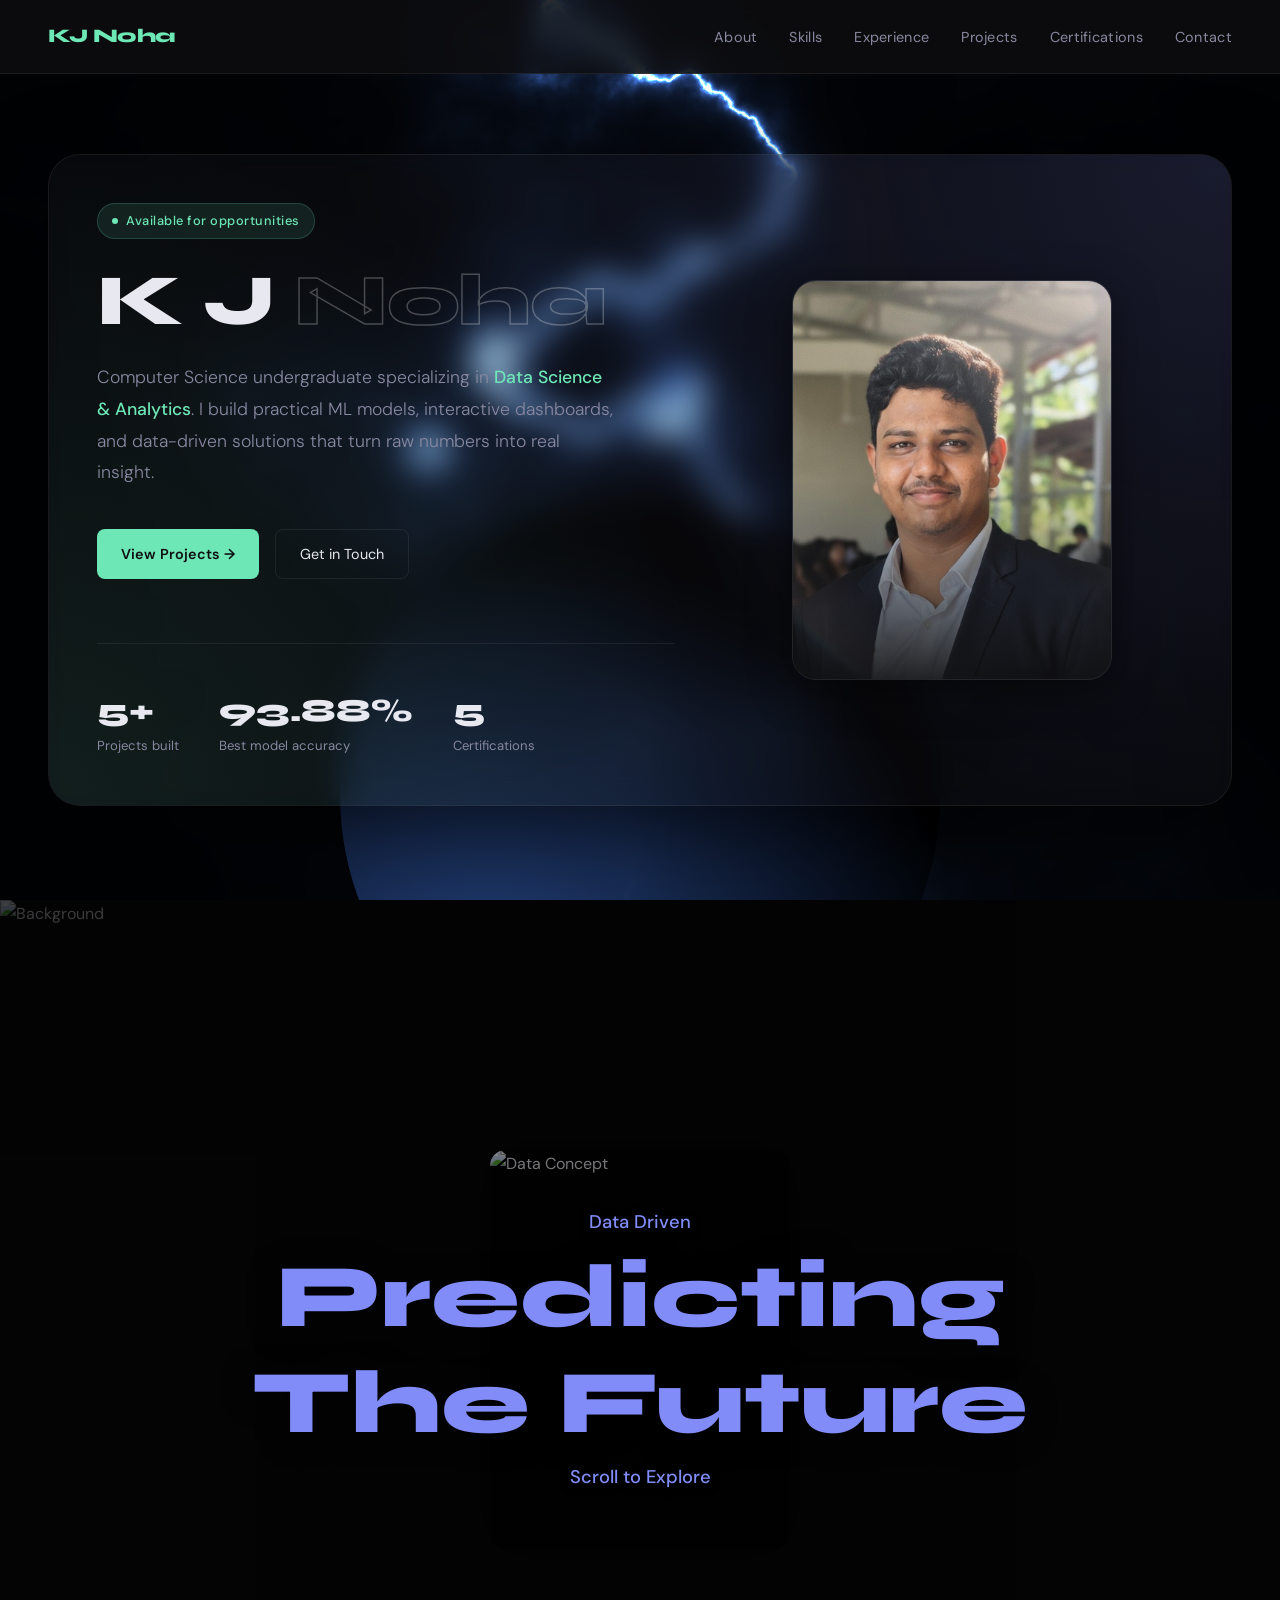
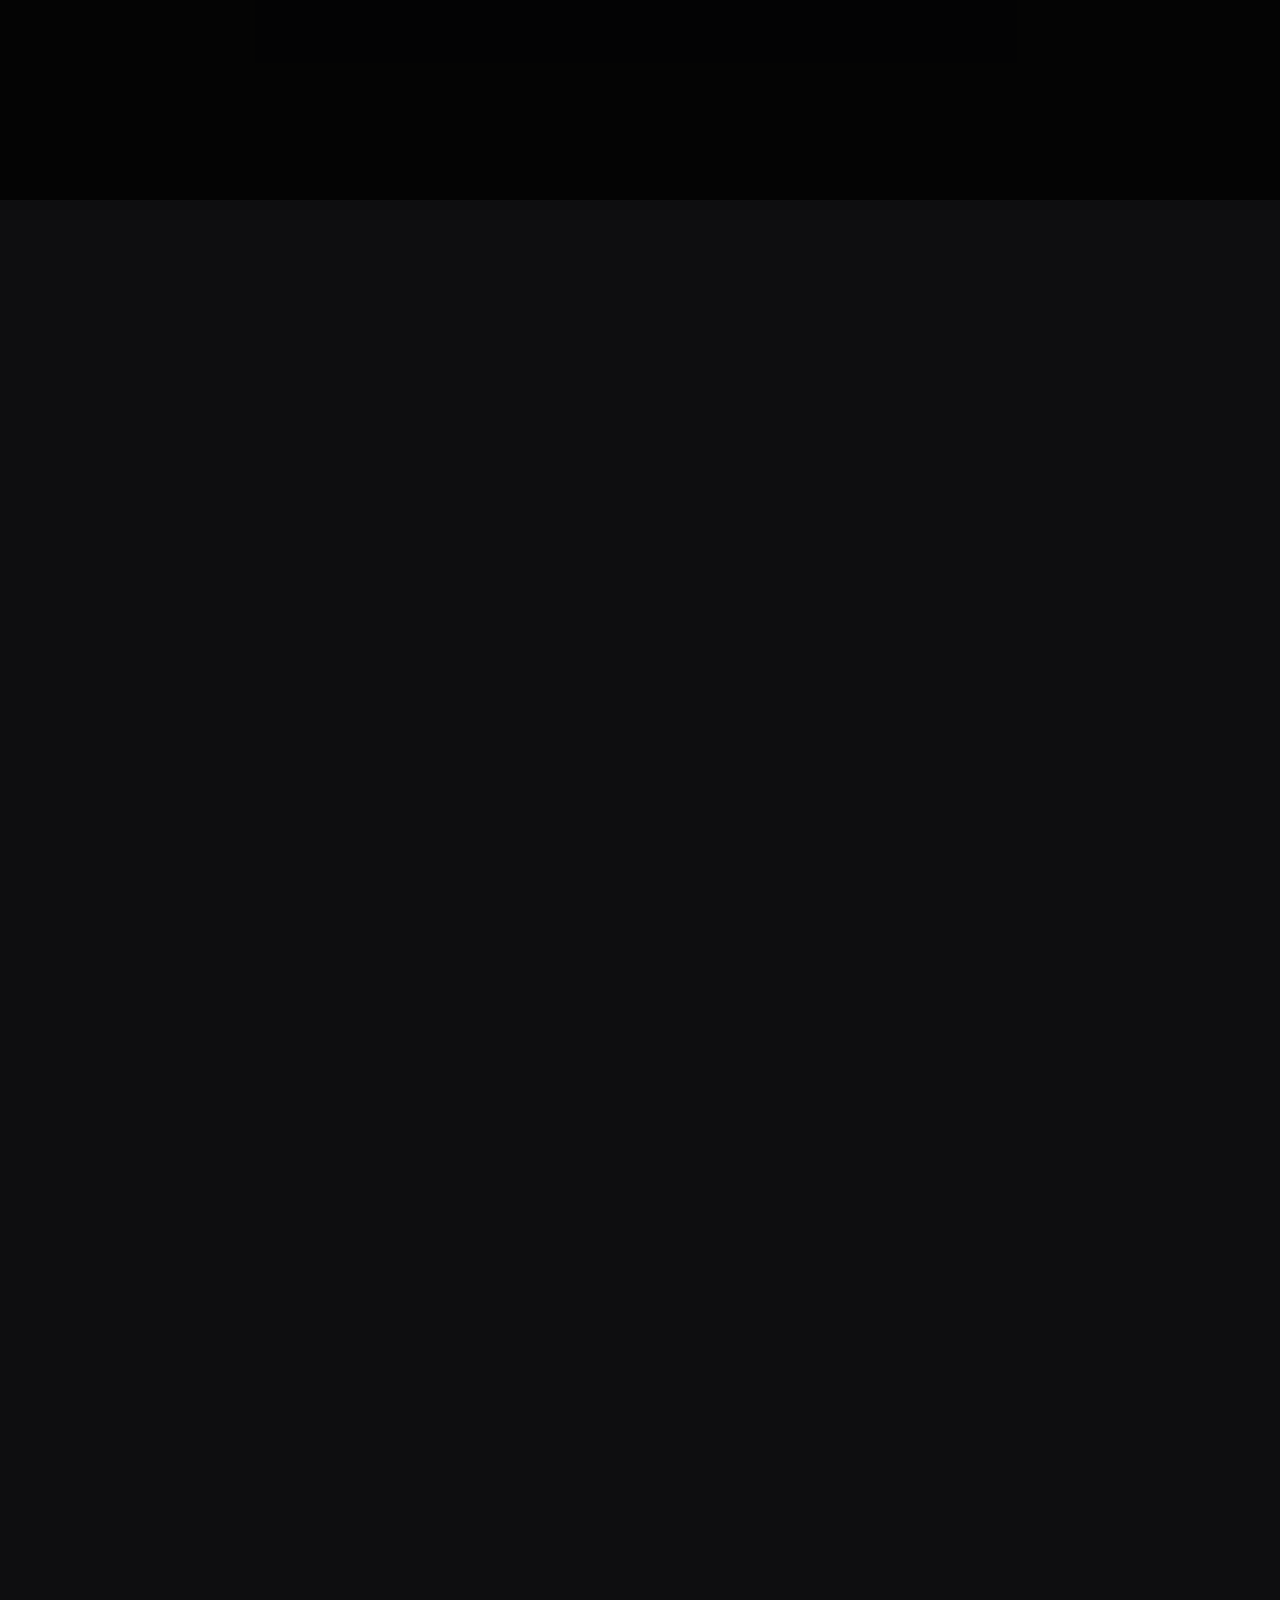
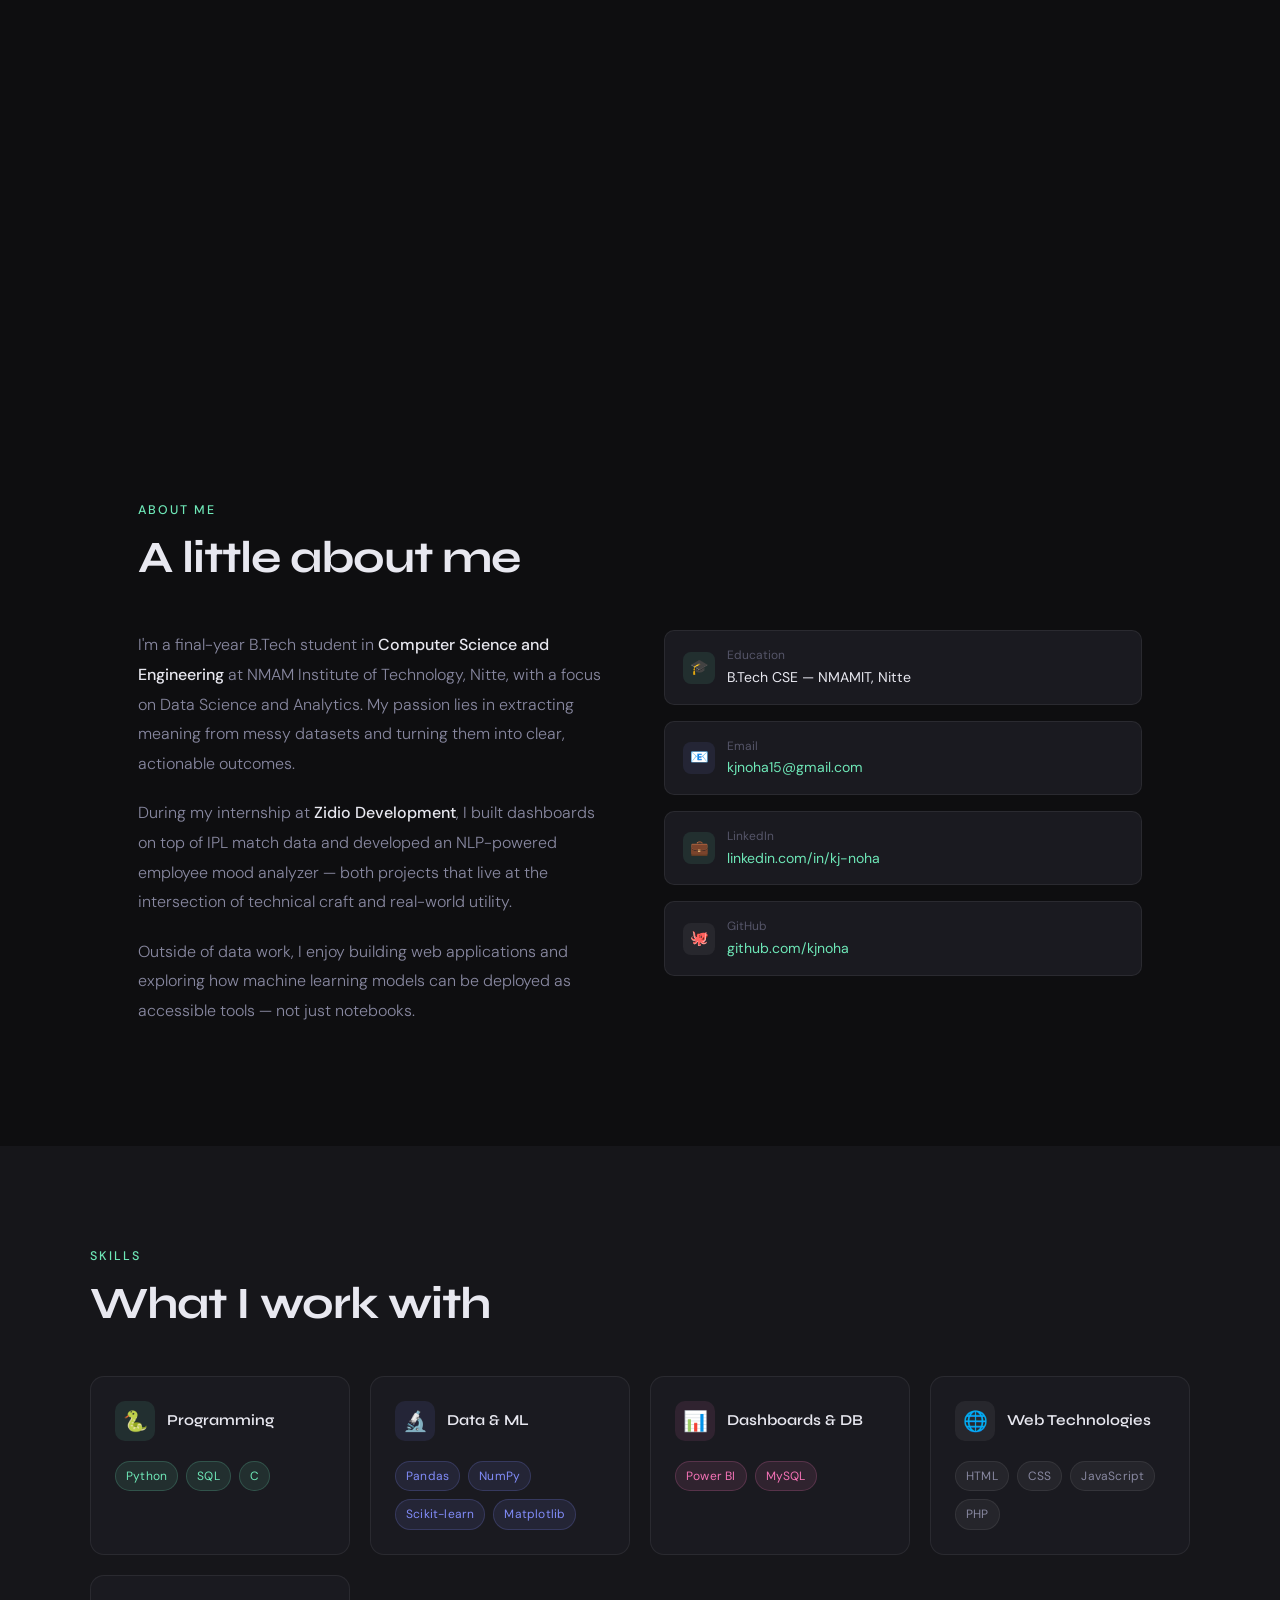
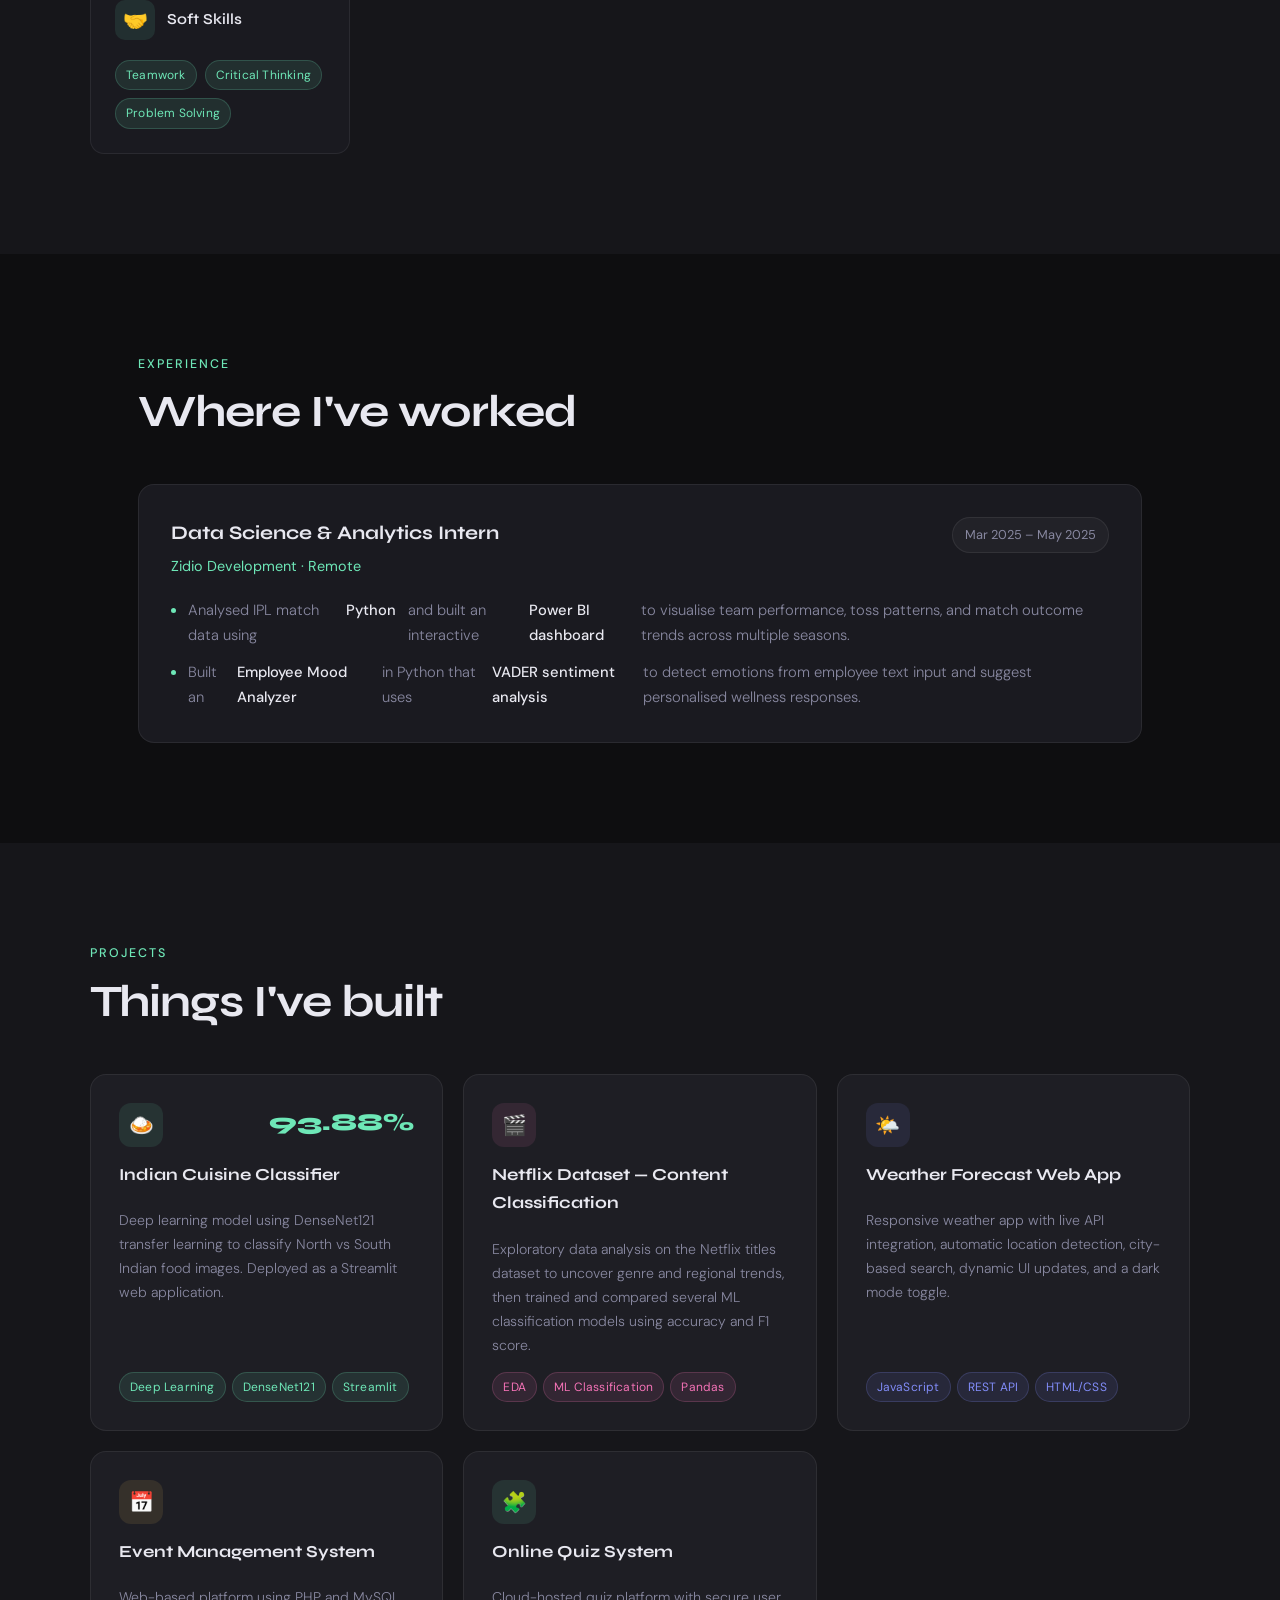
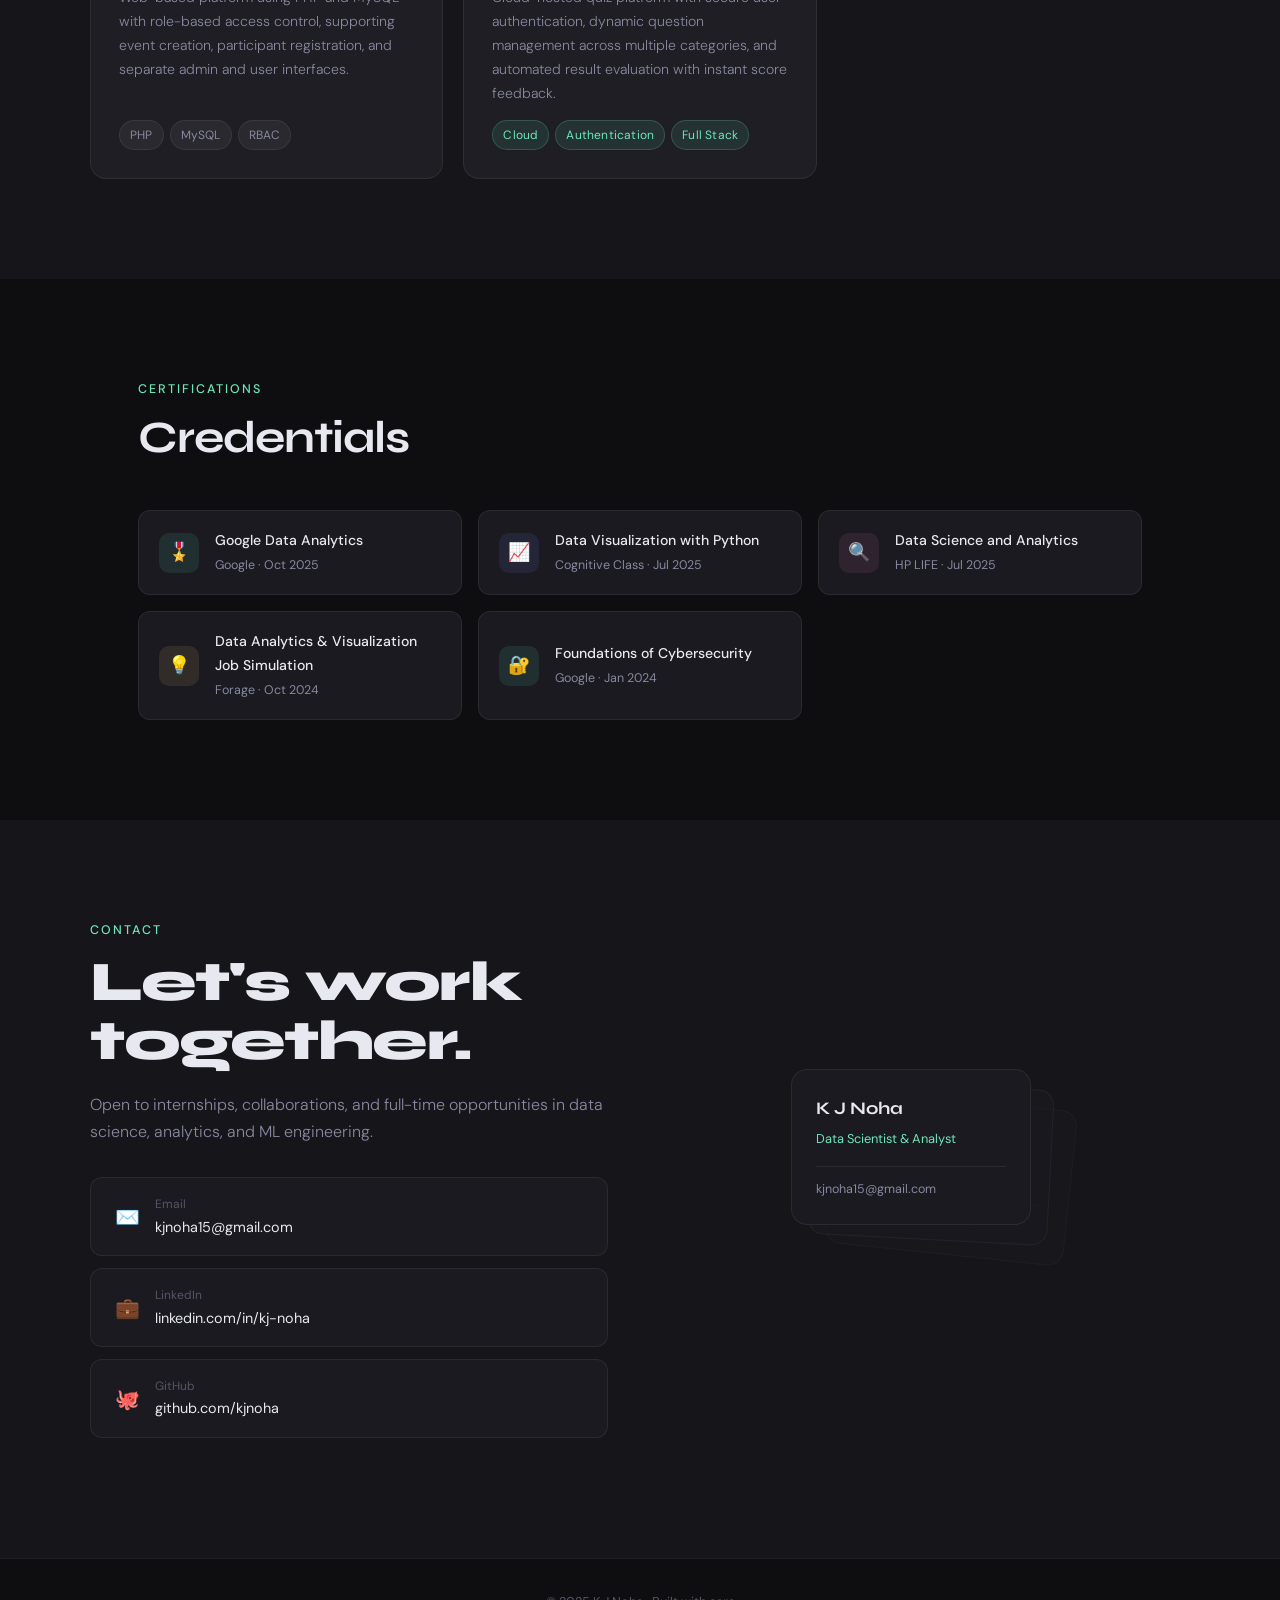
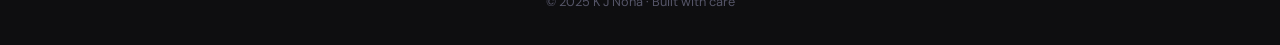
==== commit 0bd23345: "modified:   index.html 	modified:   style.css" ====
--- a/index.html
+++ b/index.html
@@ -52,6 +52,12 @@
   <!-- HERO -->
   <section id="hero">
     <div class="hero-card fade-in">
+      <div class="hero-visual">
+        <div class="hero-image-wrapper">
+          <img src="profile photo.jpeg" alt="K J Noha">
+          <div class="shading-overlay"></div>
+        </div>
+      </div>
       <div class="hero-content">
         <div class="hero-badge">Available for opportunities</div>
         <h1 class="hero-name">
@@ -79,12 +85,6 @@
             <div class="stat-num">5</div>
             <div class="stat-label">Certifications</div>
           </div>
-        </div>
-      </div>
-      <div class="hero-visual">
-        <div class="hero-image-wrapper">
-          <img src="profile photo.jpeg" alt="K J Noha">
-          <div class="shading-overlay"></div>
         </div>
       </div>
     </div>
--- a/style.css
+++ b/style.css
@@ -118,6 +118,7 @@
 
     .hero-card {
       display: flex;
+      flex-direction: row-reverse;
       align-items: center;
       justify-content: space-between;
       background: rgba(30, 30, 36, 0.25);
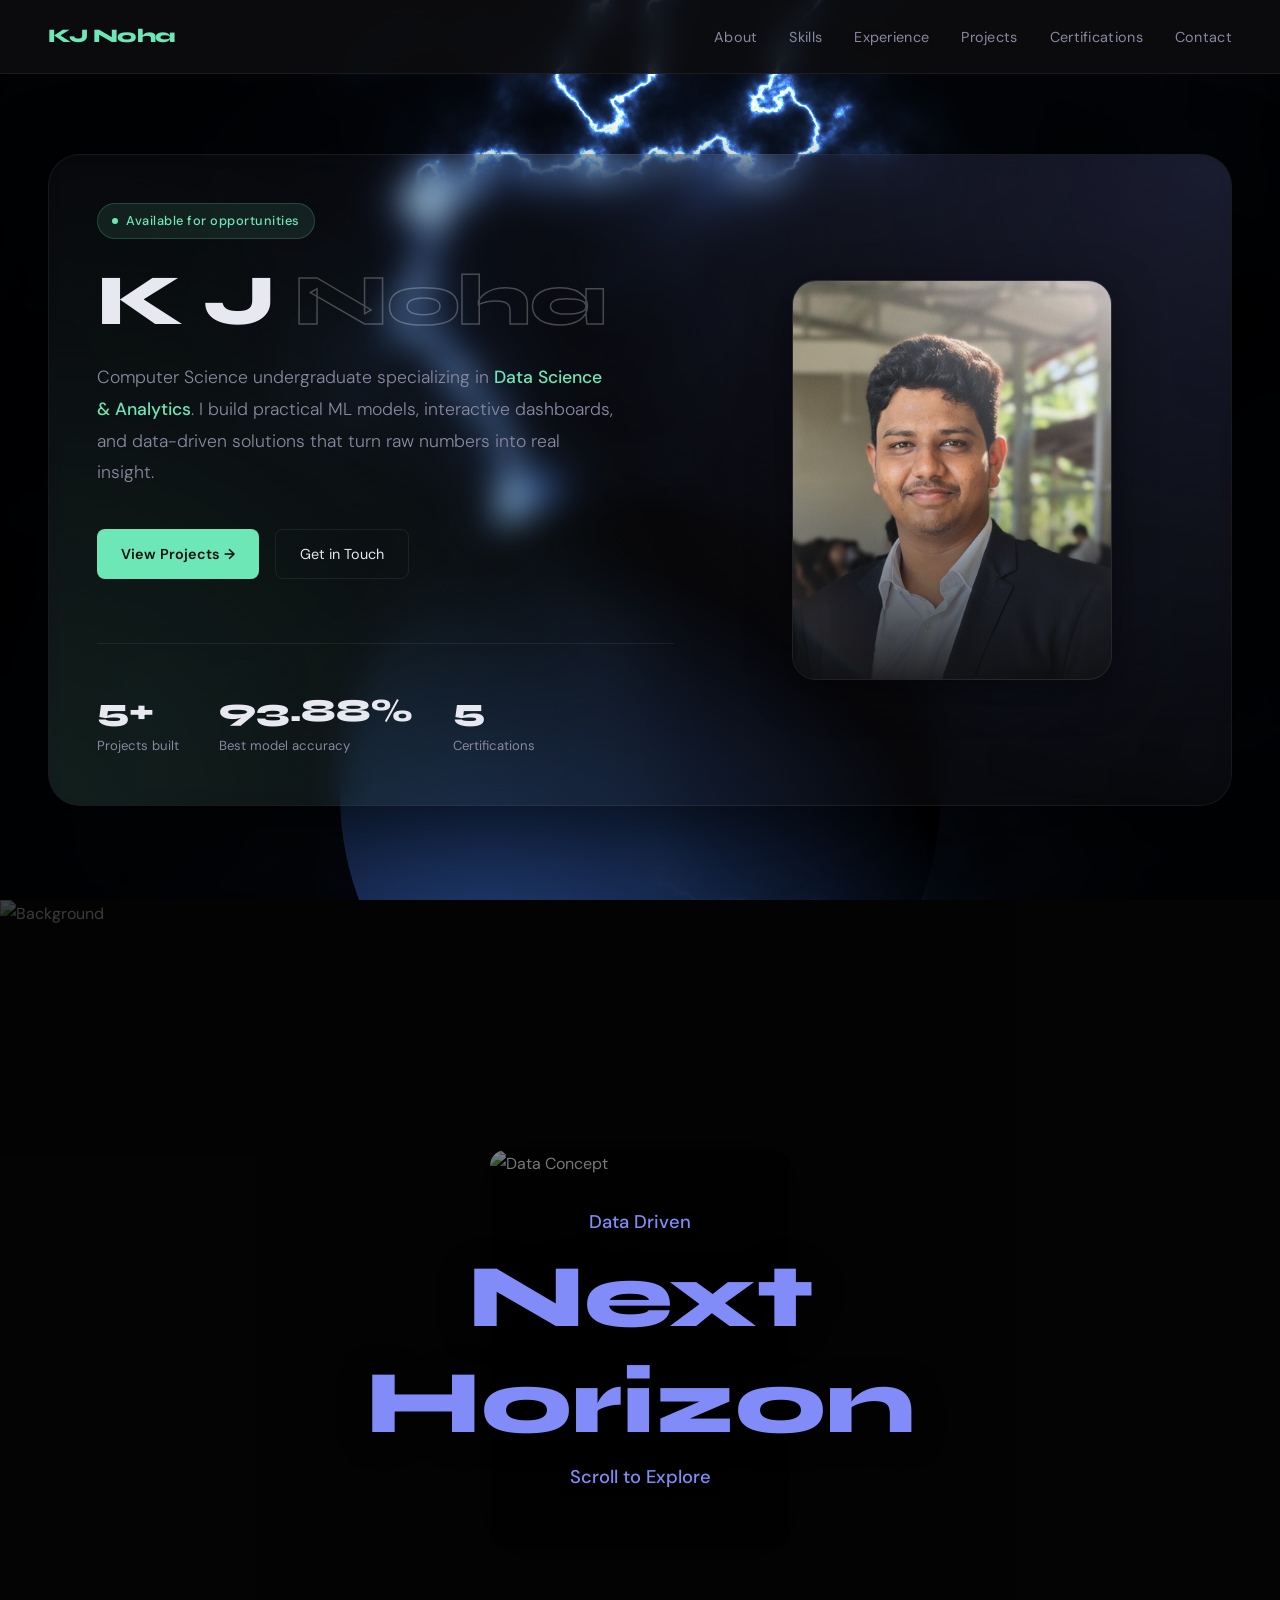
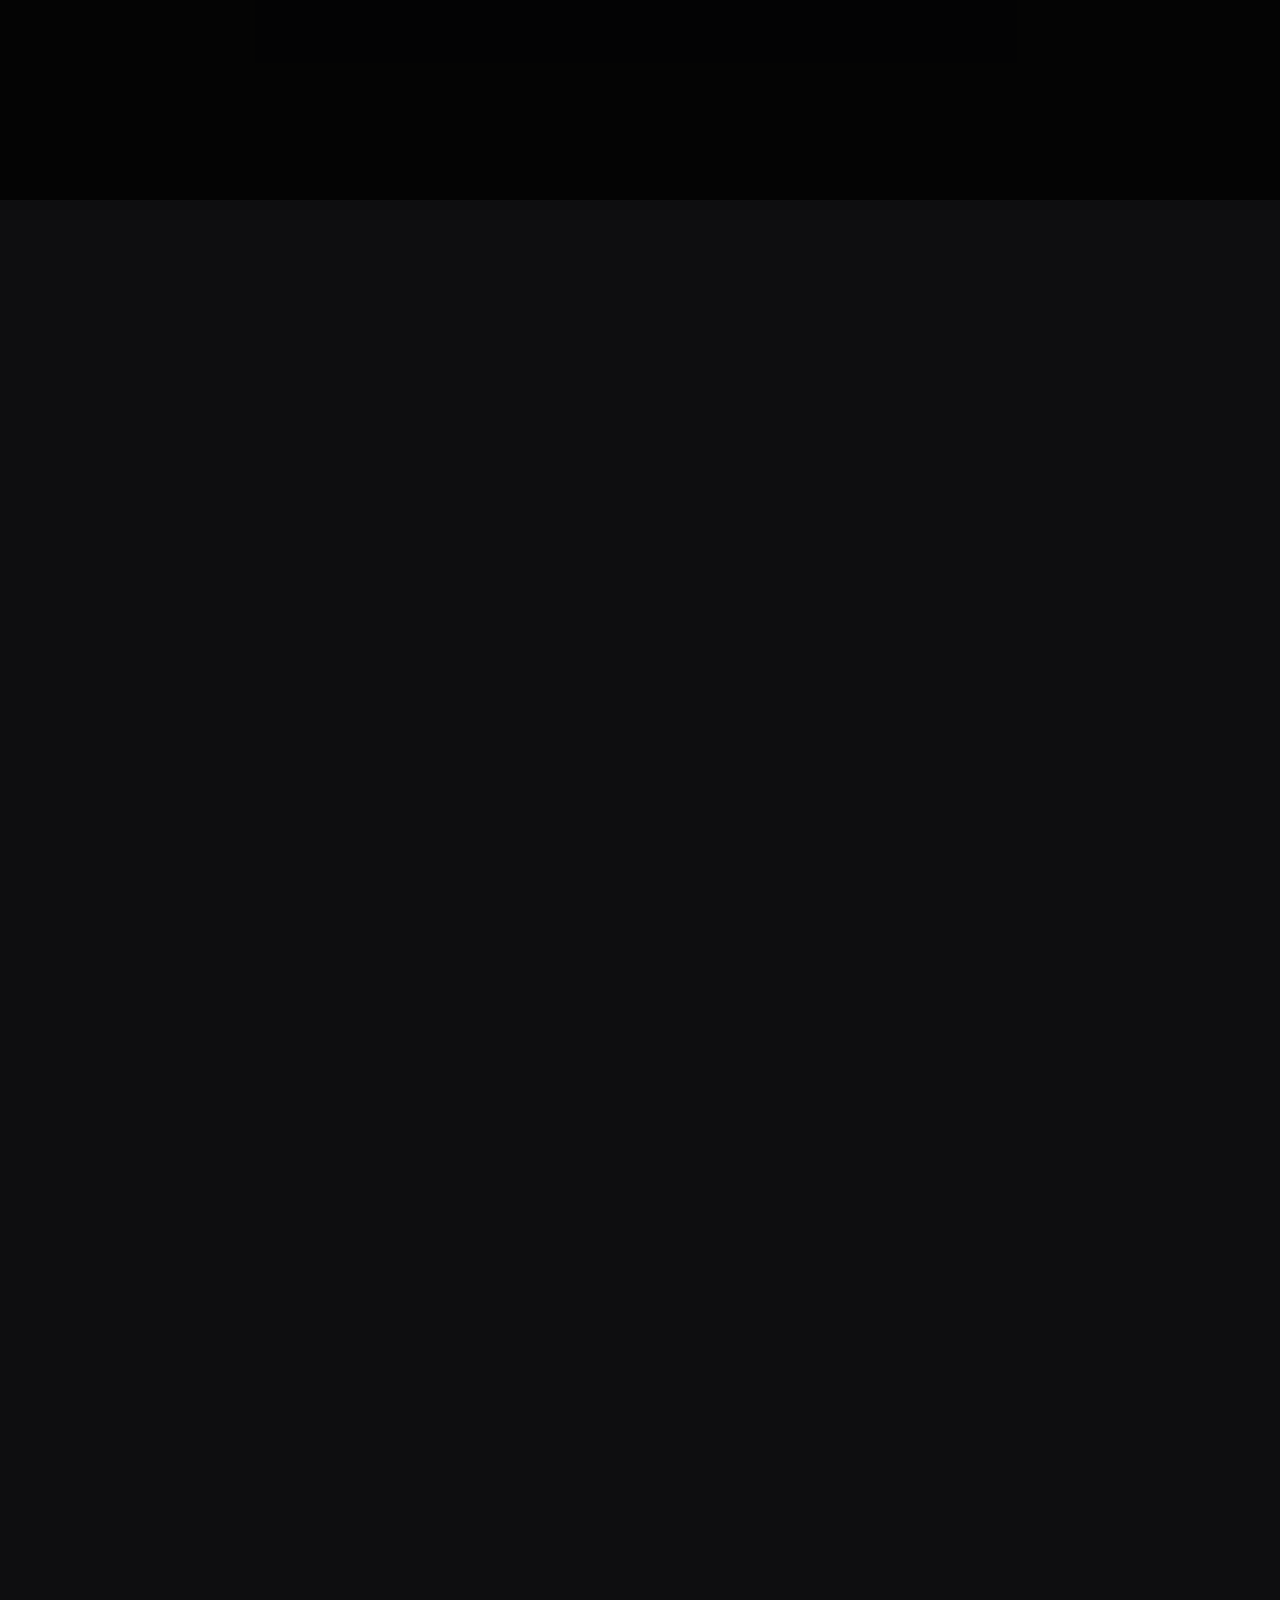
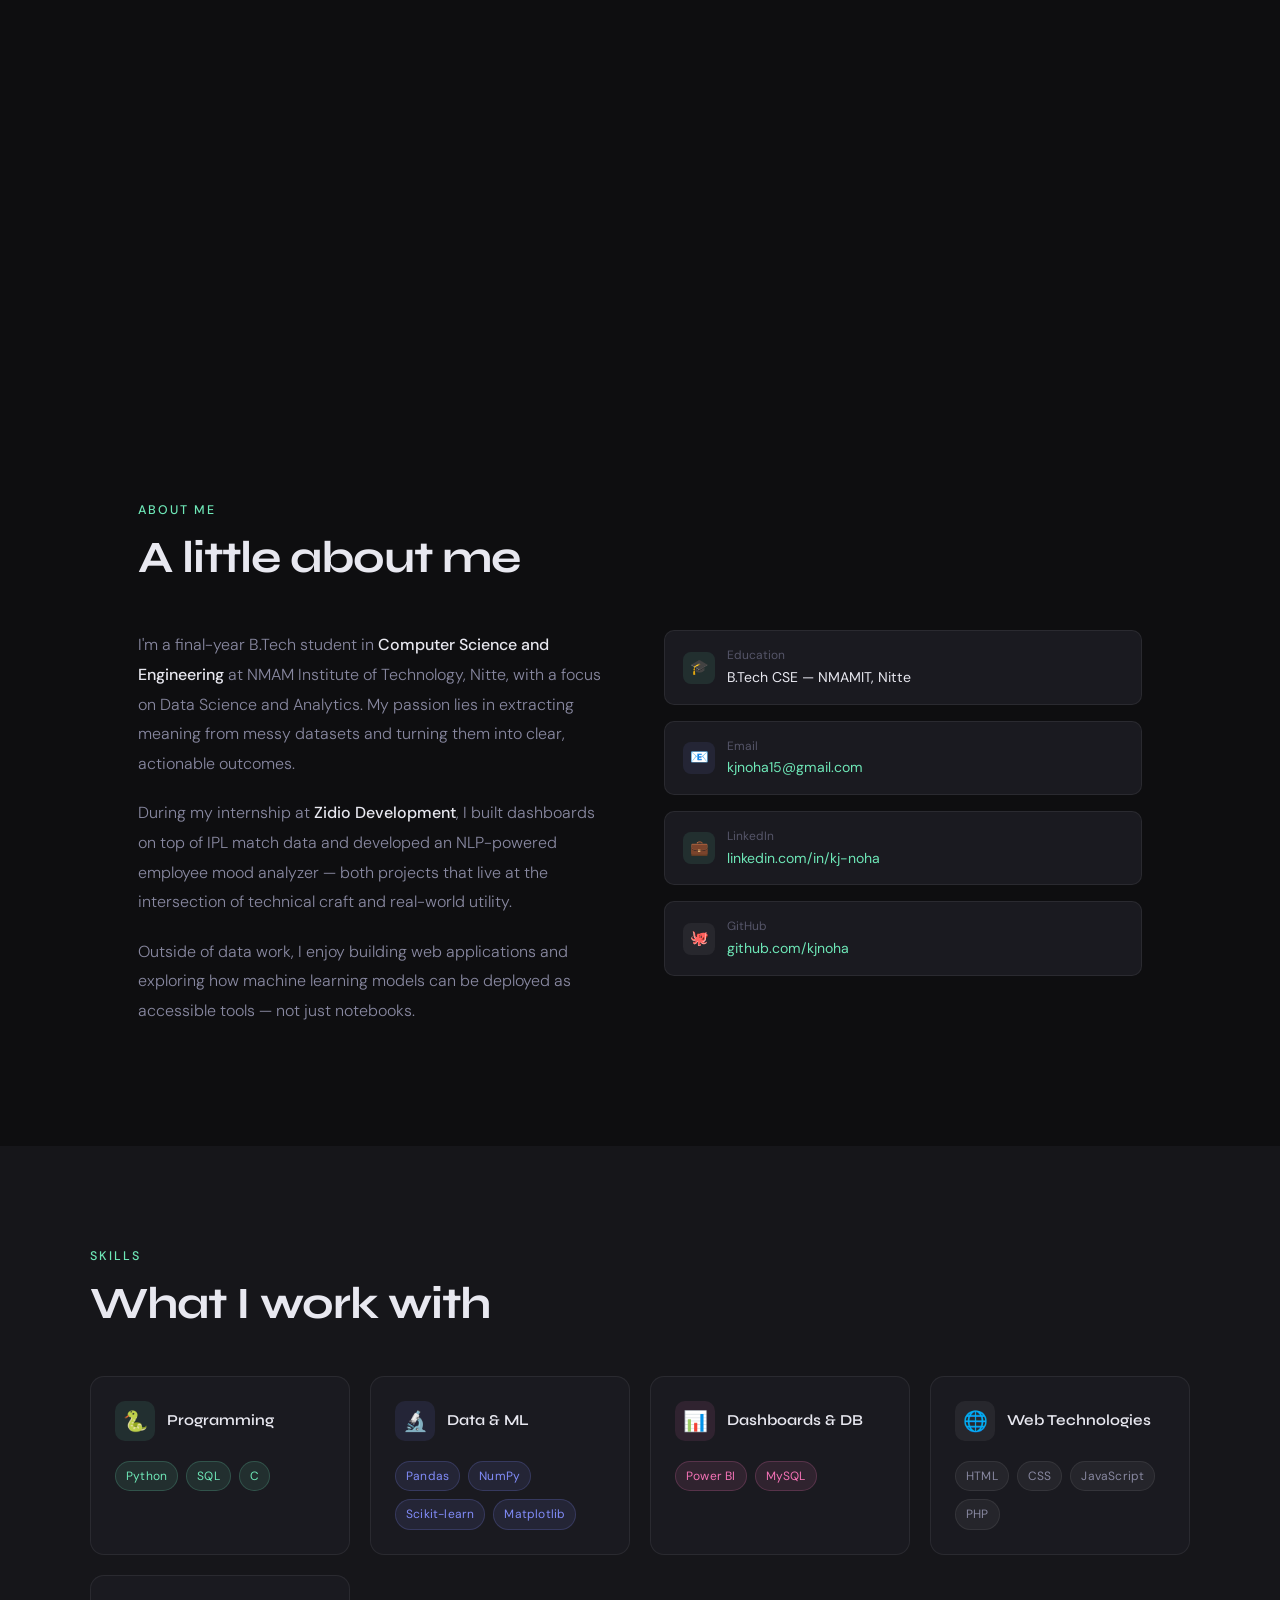
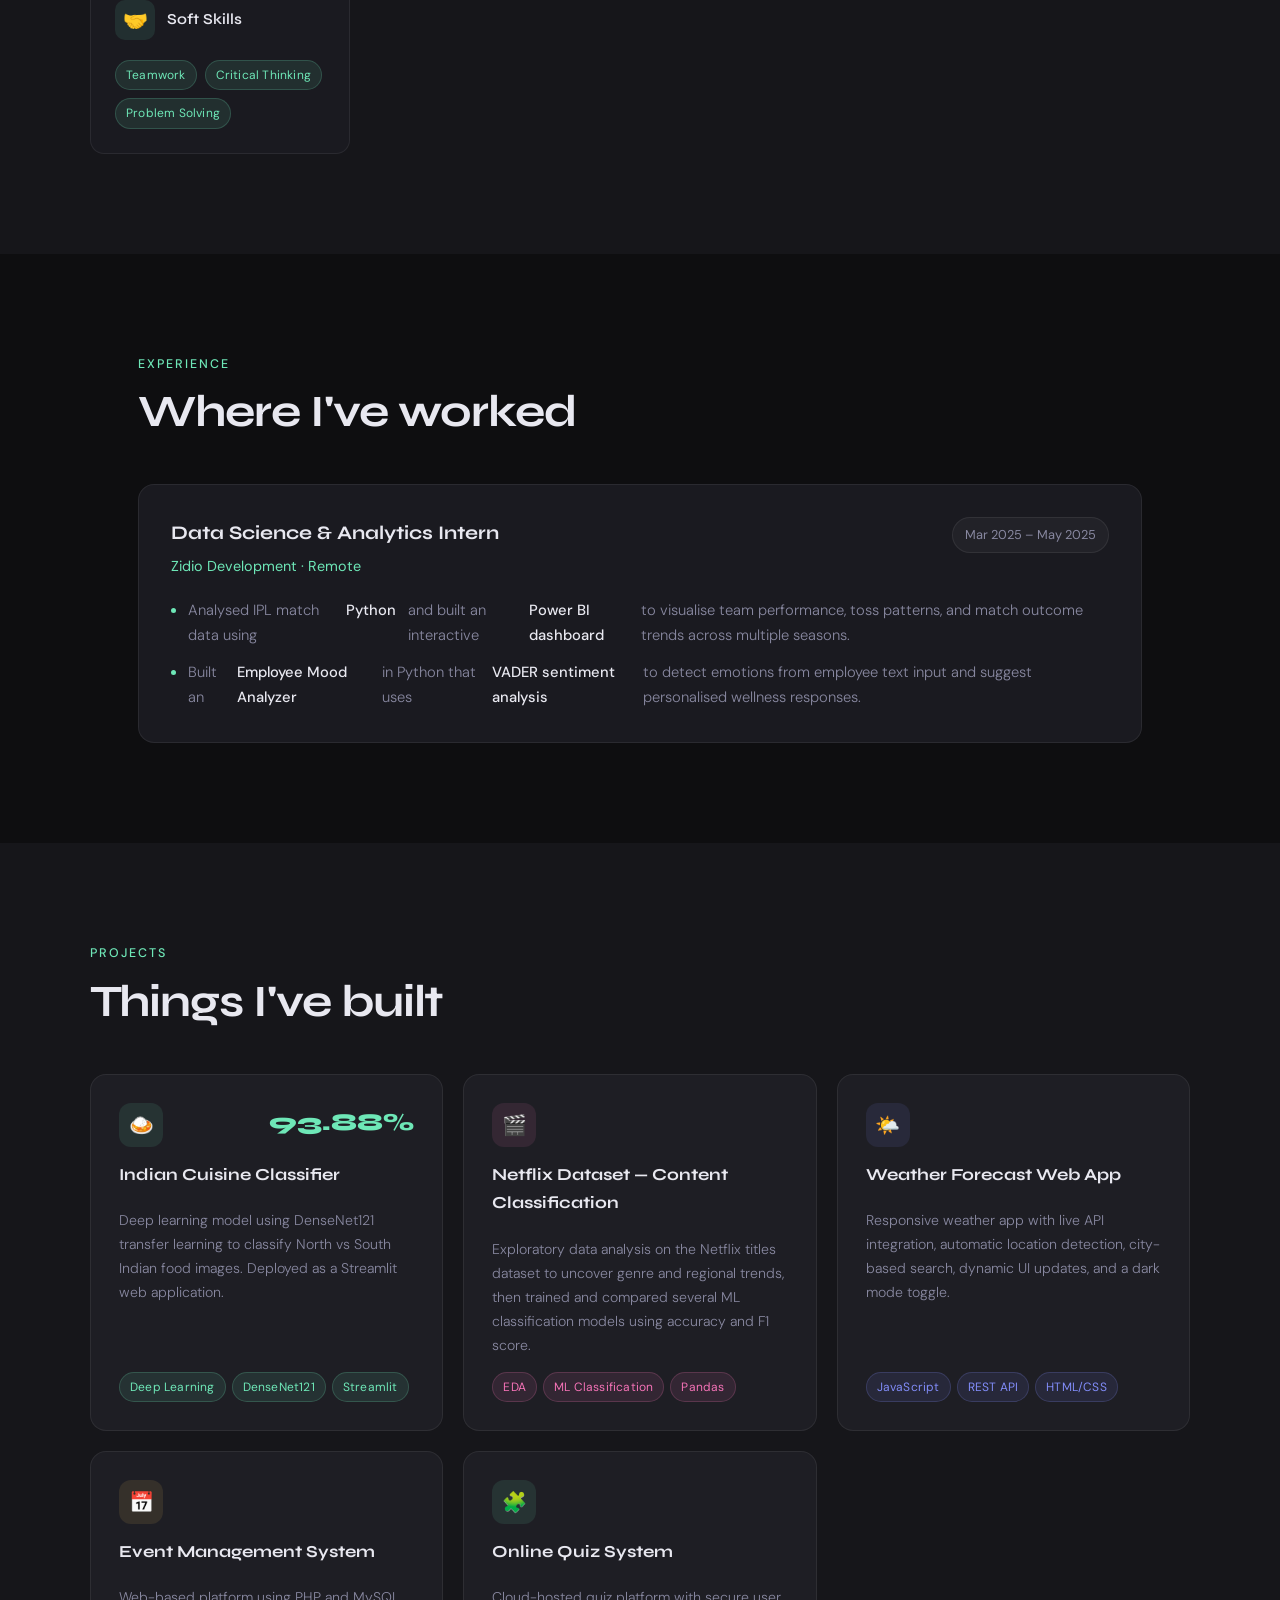
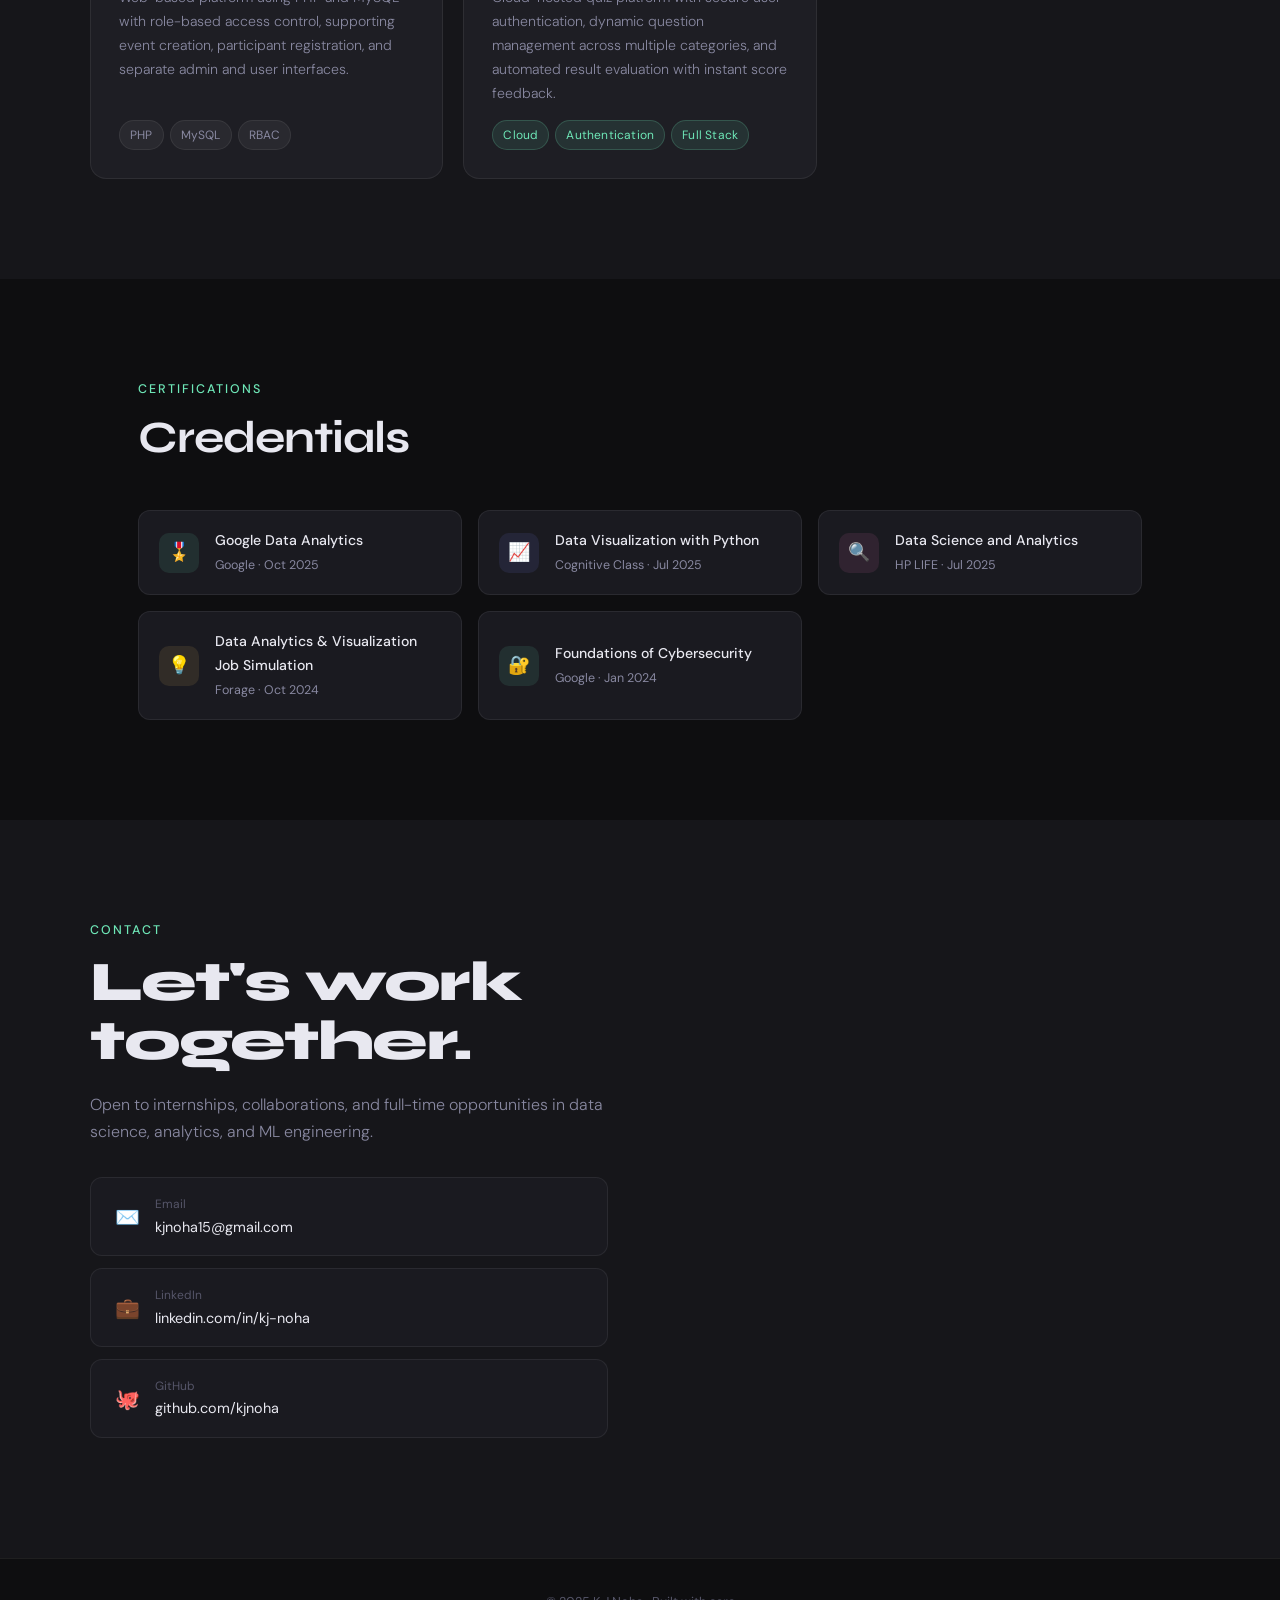
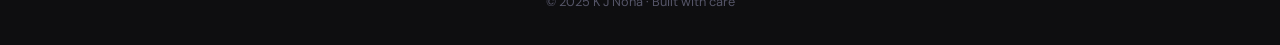
==== commit aef5cbbe: "modified:   index.html" ====
--- a/index.html
+++ b/index.html
@@ -112,8 +112,8 @@
           <!-- The text that splits apart -->
           <div class="expansion-title-container">
             <p class="expansion-subtext p-split-left">Data Driven</p>
-            <h2 class="expansion-title h2-split-left">Predicting</h2>
-            <h2 class="expansion-title h2-split-right">The Future</h2>
+            <h2 class="expansion-title h2-split-left">Next</h2>
+            <h2 class="expansion-title h2-split-right">Horizon</h2>
             <p class="expansion-subtext p-split-right">Scroll to Explore</p>
           </div>
         </div>
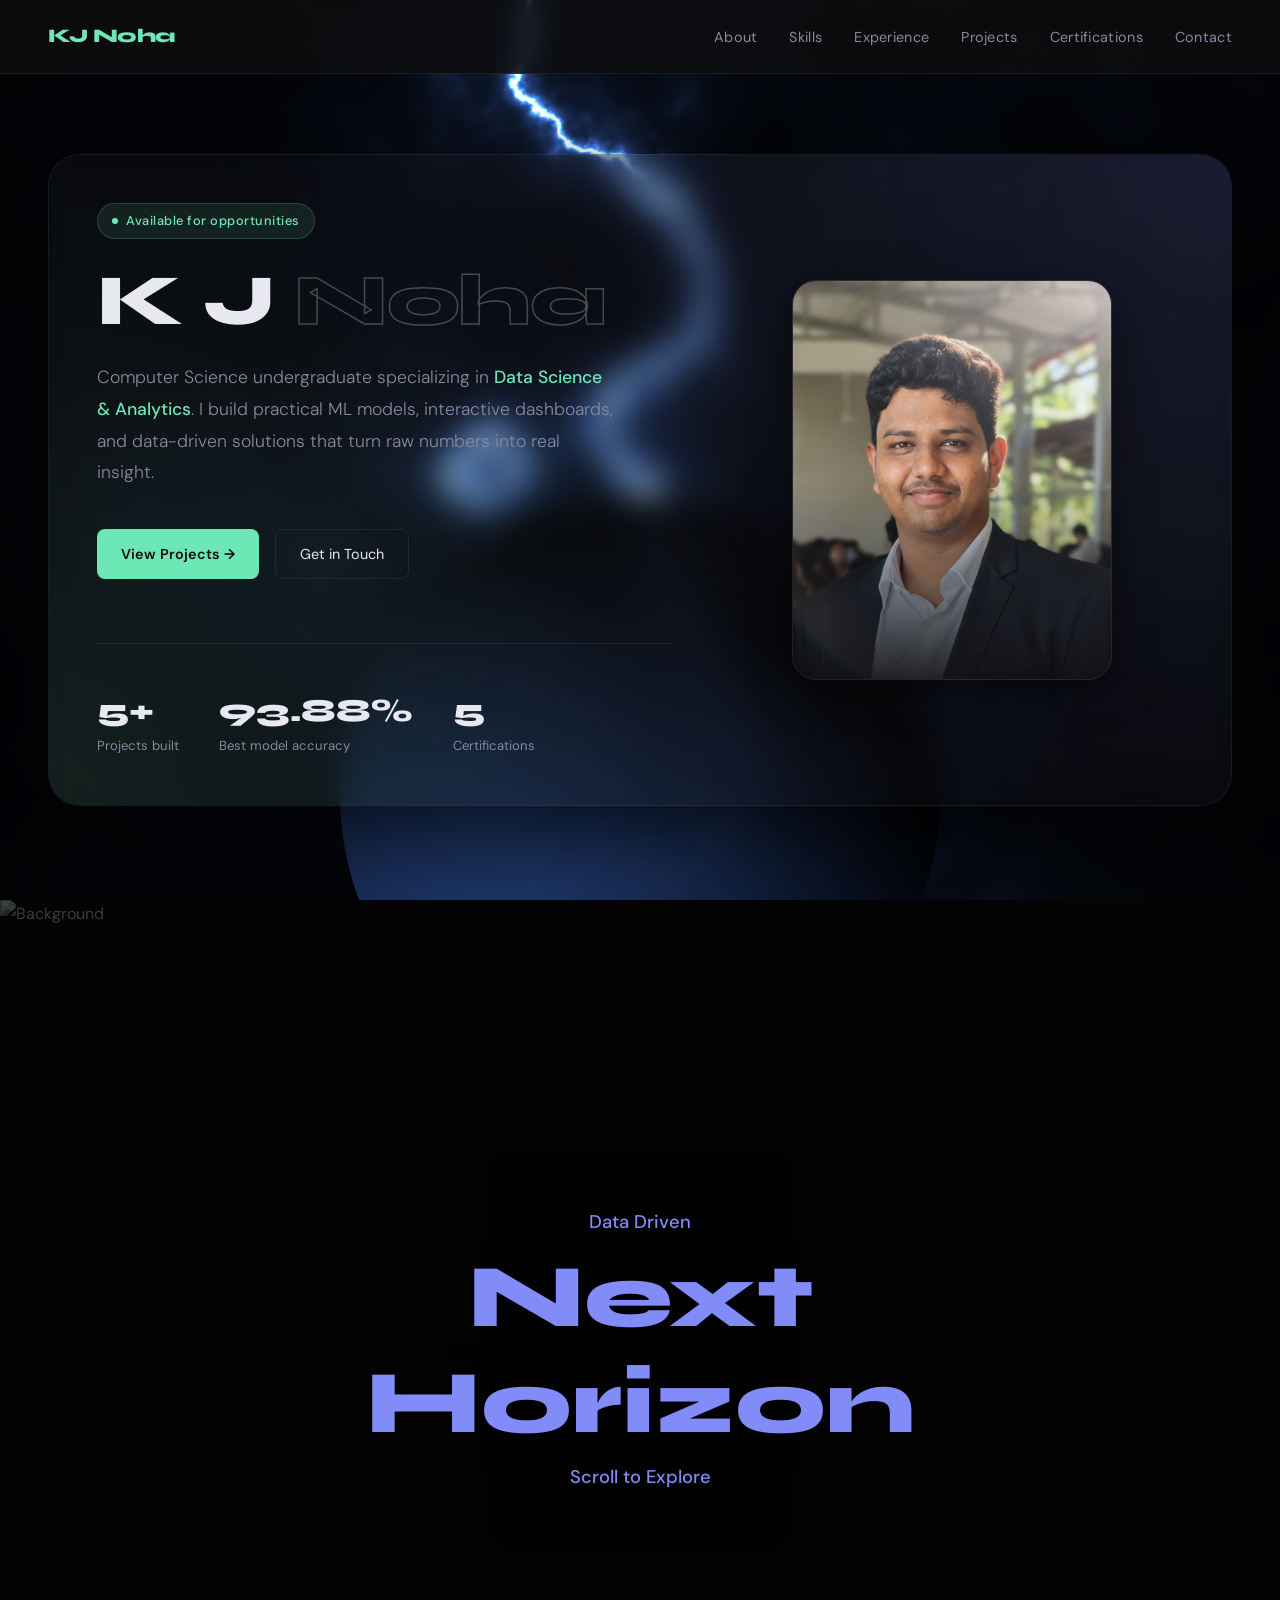
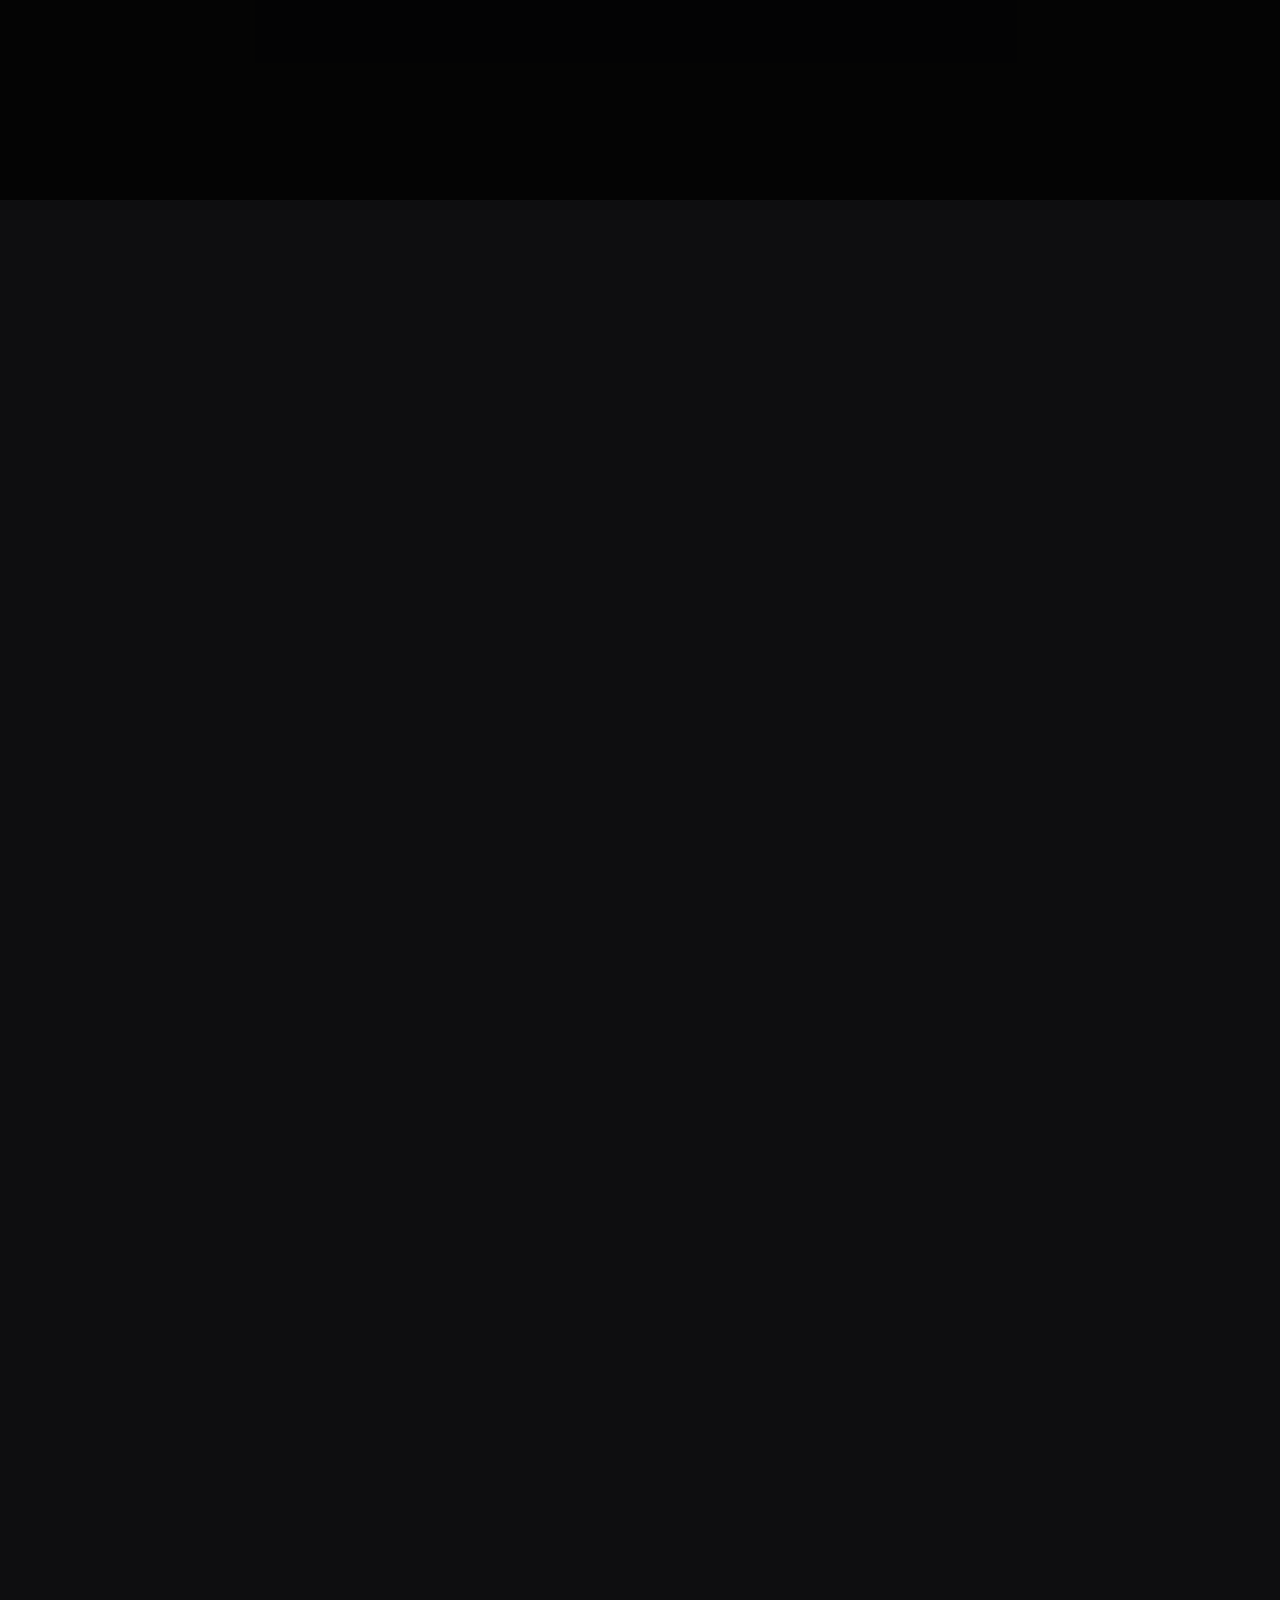
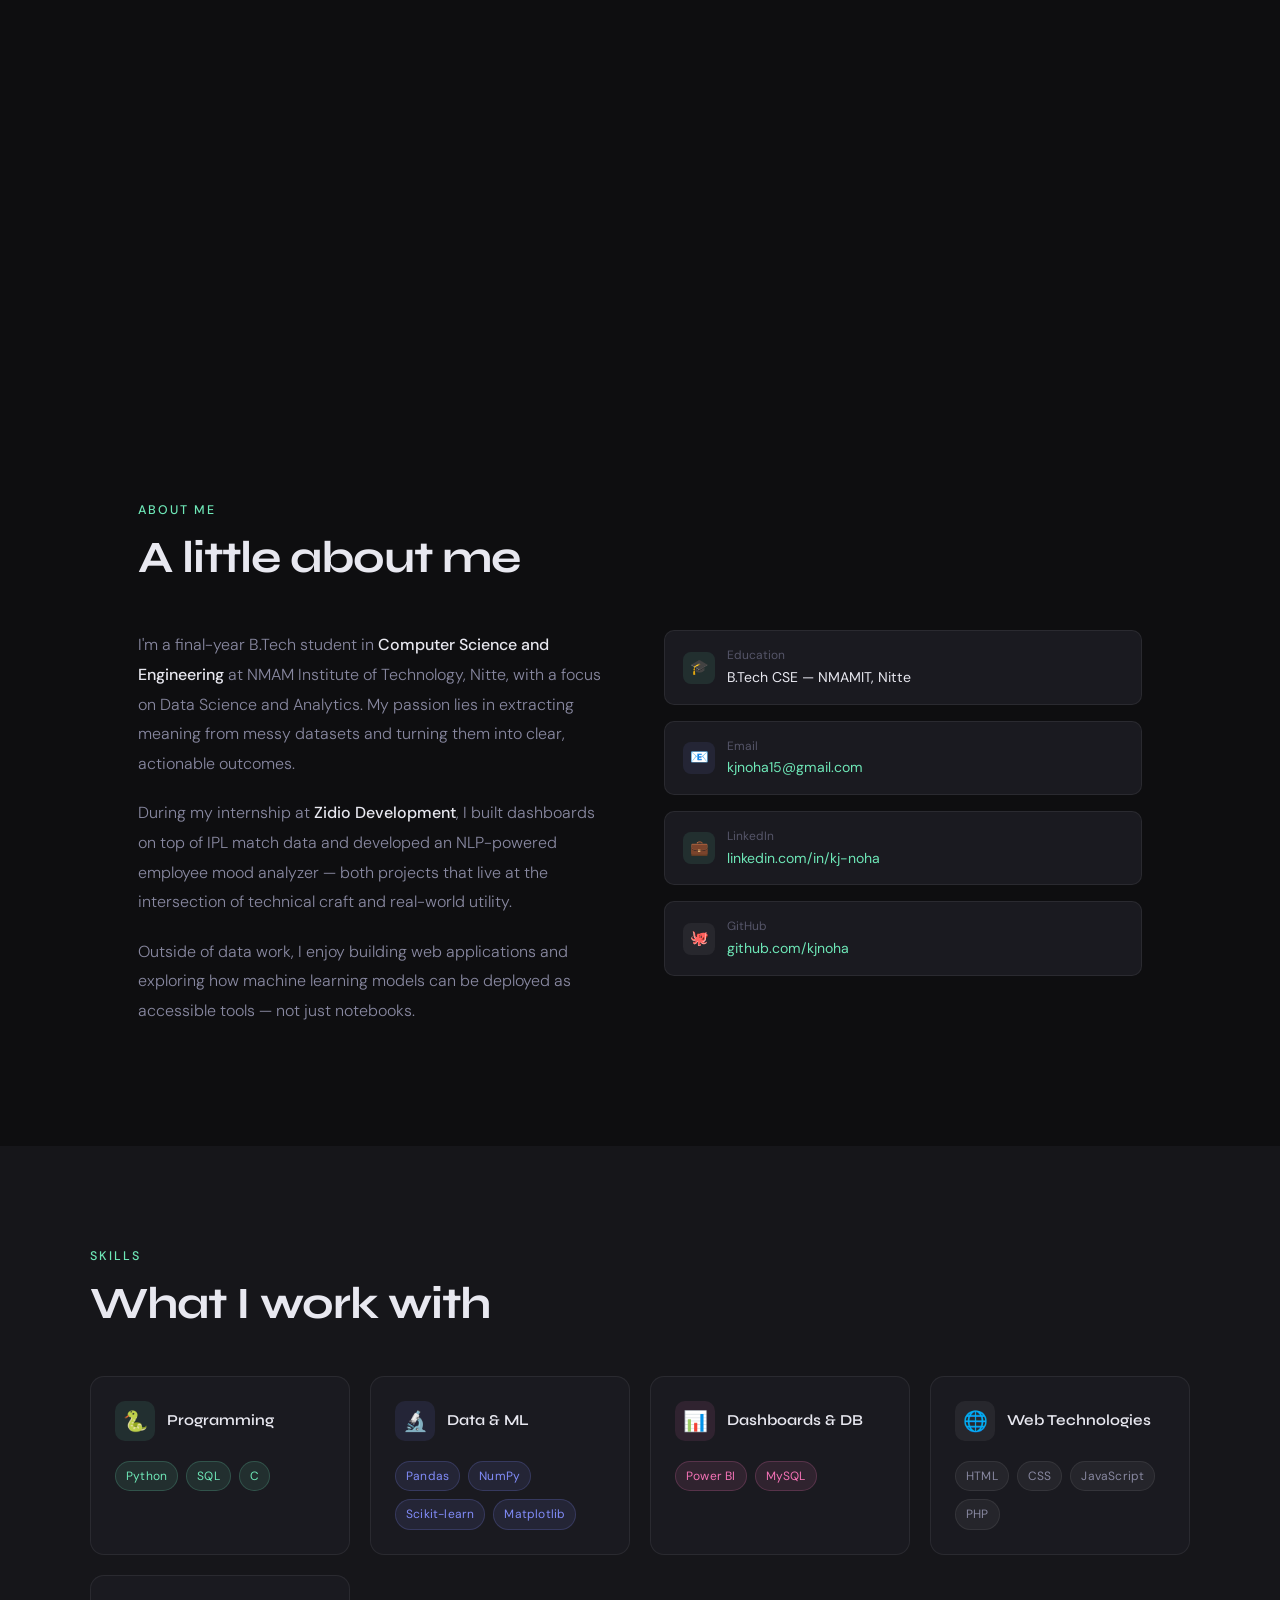
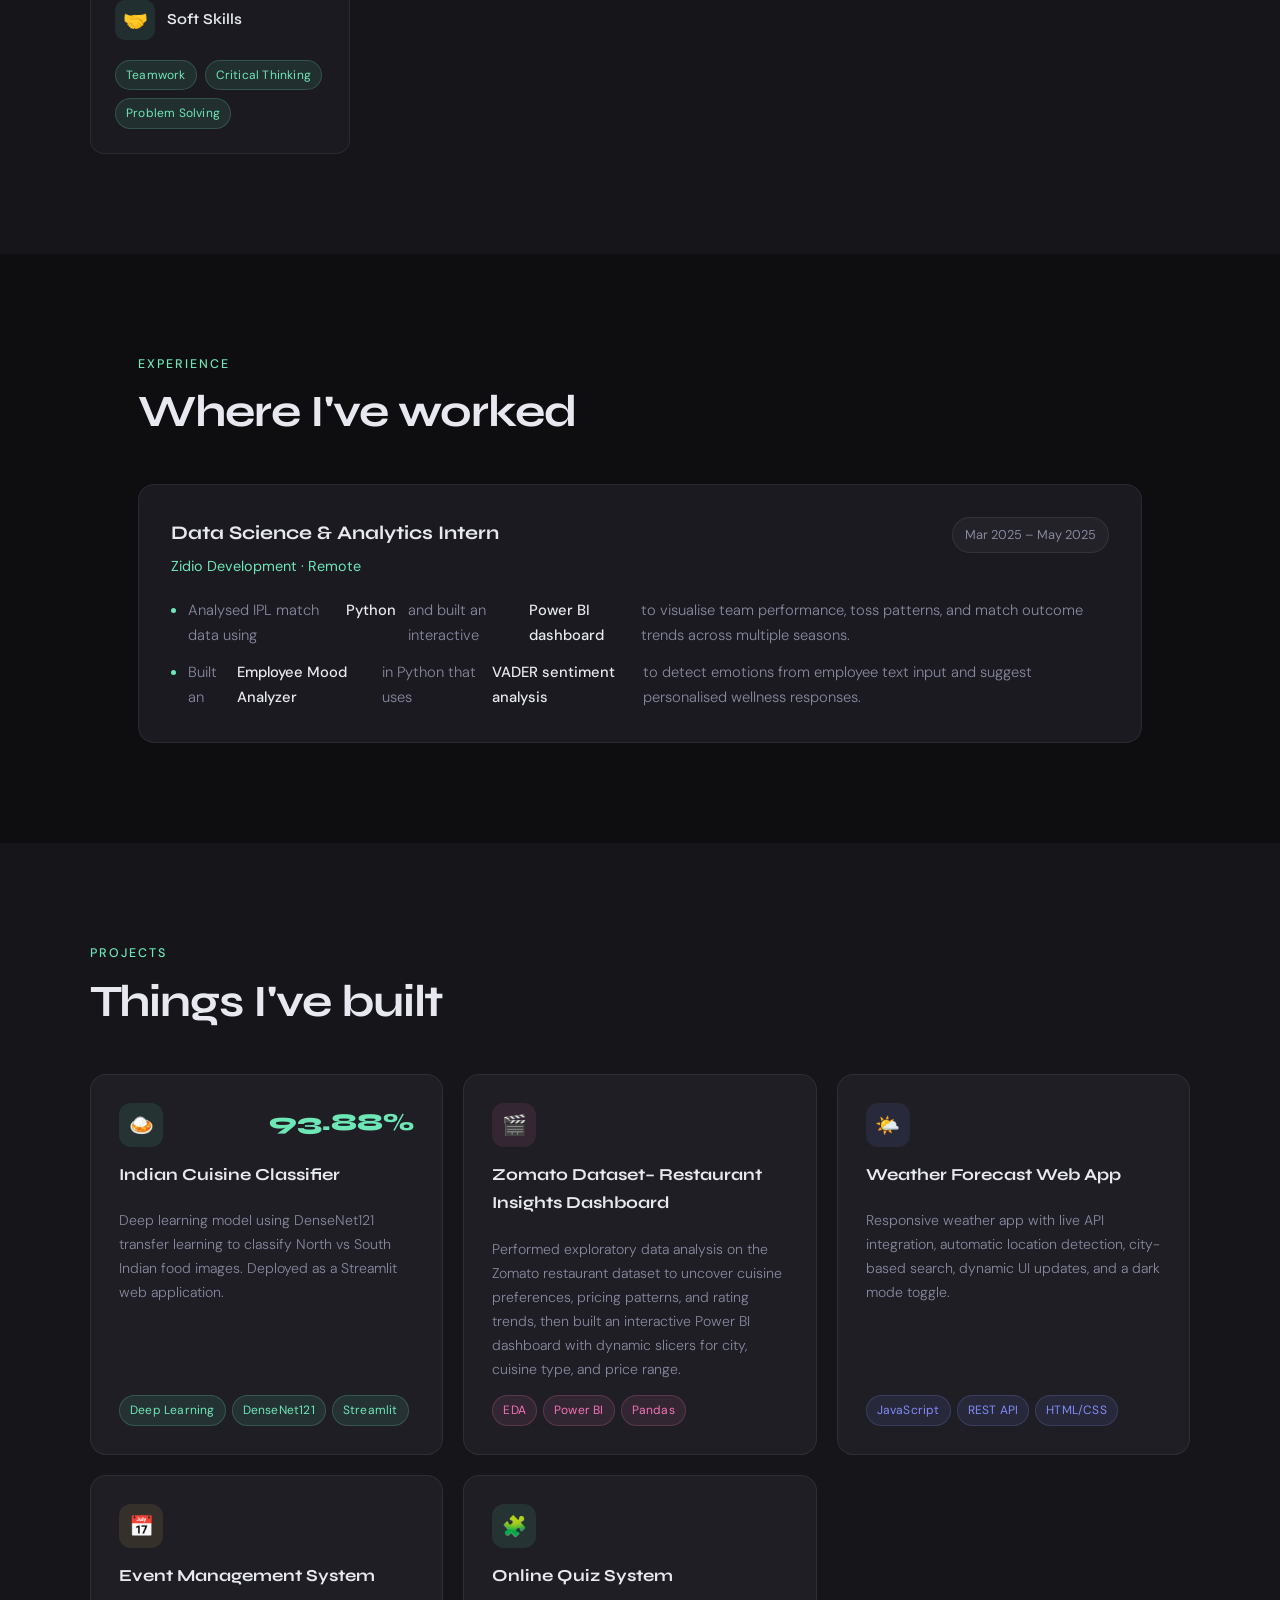
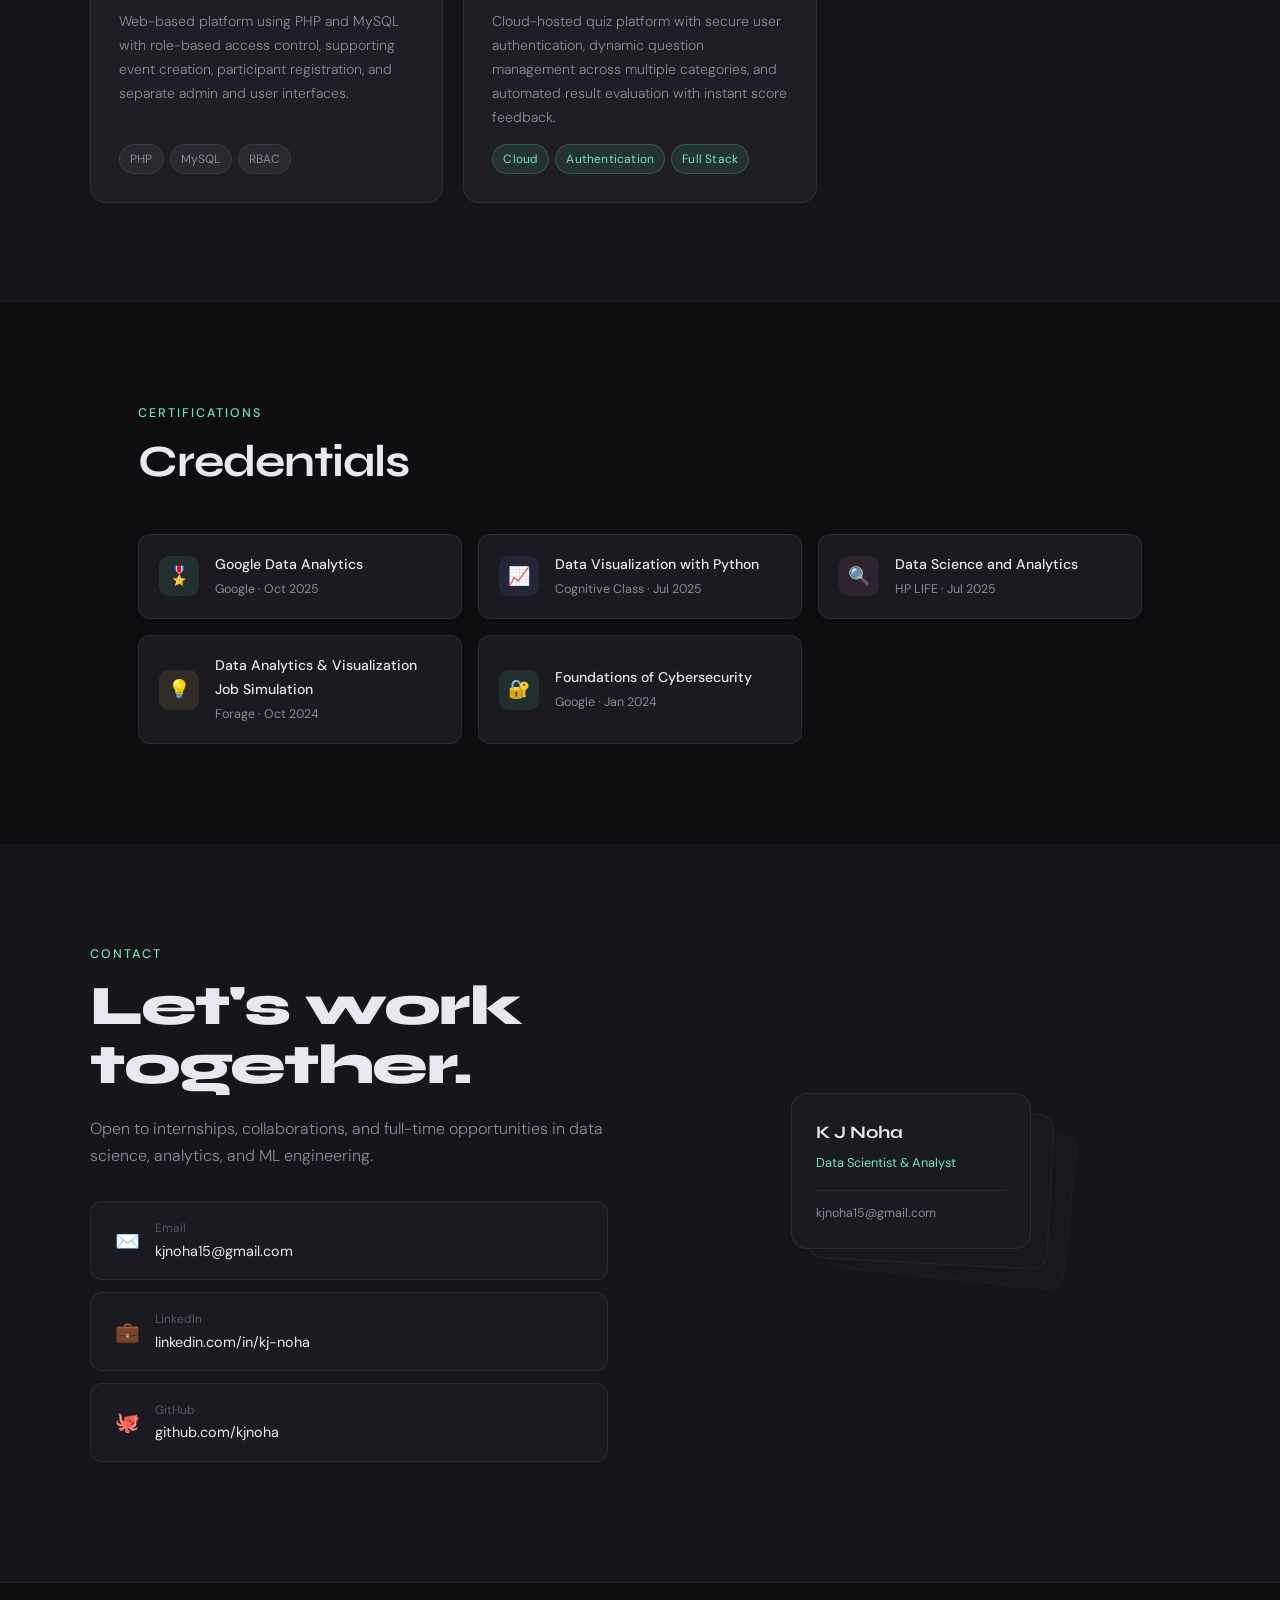
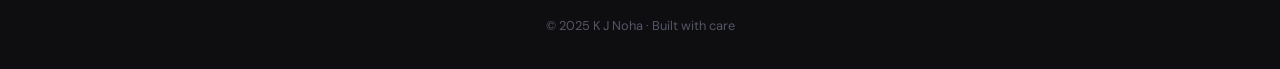
==== commit 8d5991a6: "modified:   index.html" ====
--- a/index.html
+++ b/index.html
@@ -104,8 +104,9 @@
         <div class="media-box-container">
           <!-- The expanding media box -->
           <div class="expansion-media-box">
-            <img src="https://images.unsplash.com/photo-1551288049-bebda4e38f71?w=1280&q=80&auto=format&fit=crop"
-              alt="Data Concept" class="media-img" />
+            <video autoplay muted loop playsinline class="media-img">
+              <source src="earth.mp4" type="video/mp4">
+            </video>
             <div class="media-overlay"></div>
           </div>
 
@@ -291,12 +292,13 @@
           <div class="project-top">
             <div class="project-icon" style="background:rgba(244,114,182,0.1);">🎬</div>
           </div>
-          <div class="project-title">Netflix Dataset — Content Classification</div>
-          <p class="project-desc">Exploratory data analysis on the Netflix titles dataset to uncover genre and regional
-            trends, then trained and compared several ML classification models using accuracy and F1 score.</p>
+          <div class="project-title">Zomato Dataset– Restaurant Insights Dashboard</div>
+          <p class="project-desc">Performed exploratory data analysis on the Zomato restaurant dataset to uncover
+            cuisine preferences, pricing patterns, and rating trends, then built an interactive Power BI dashboard with
+            dynamic slicers for city, cuisine type, and price range.</p>
           <div class="project-tags">
             <span class="tag tag-pink">EDA</span>
-            <span class="tag tag-pink">ML Classification</span>
+            <span class="tag tag-pink">Power BI</span>
             <span class="tag tag-pink">Pandas</span>
           </div>
         </div>
